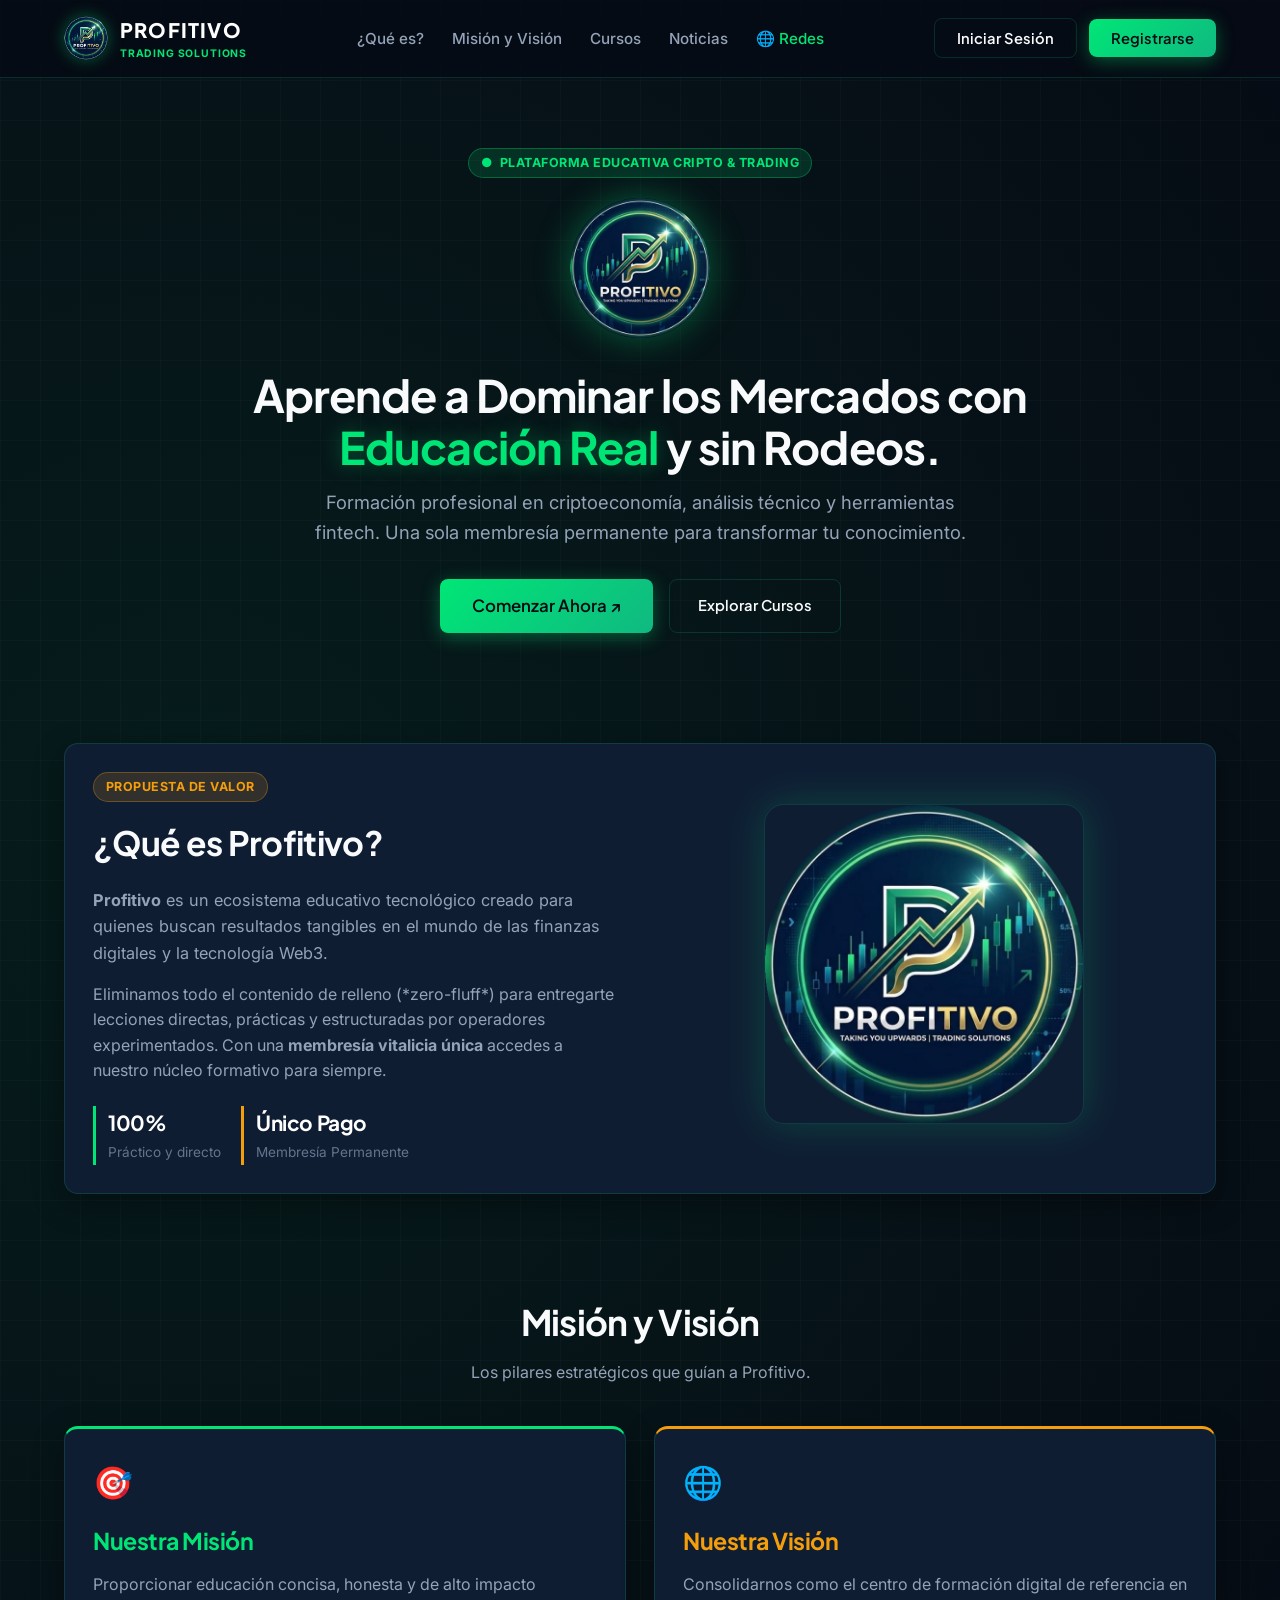
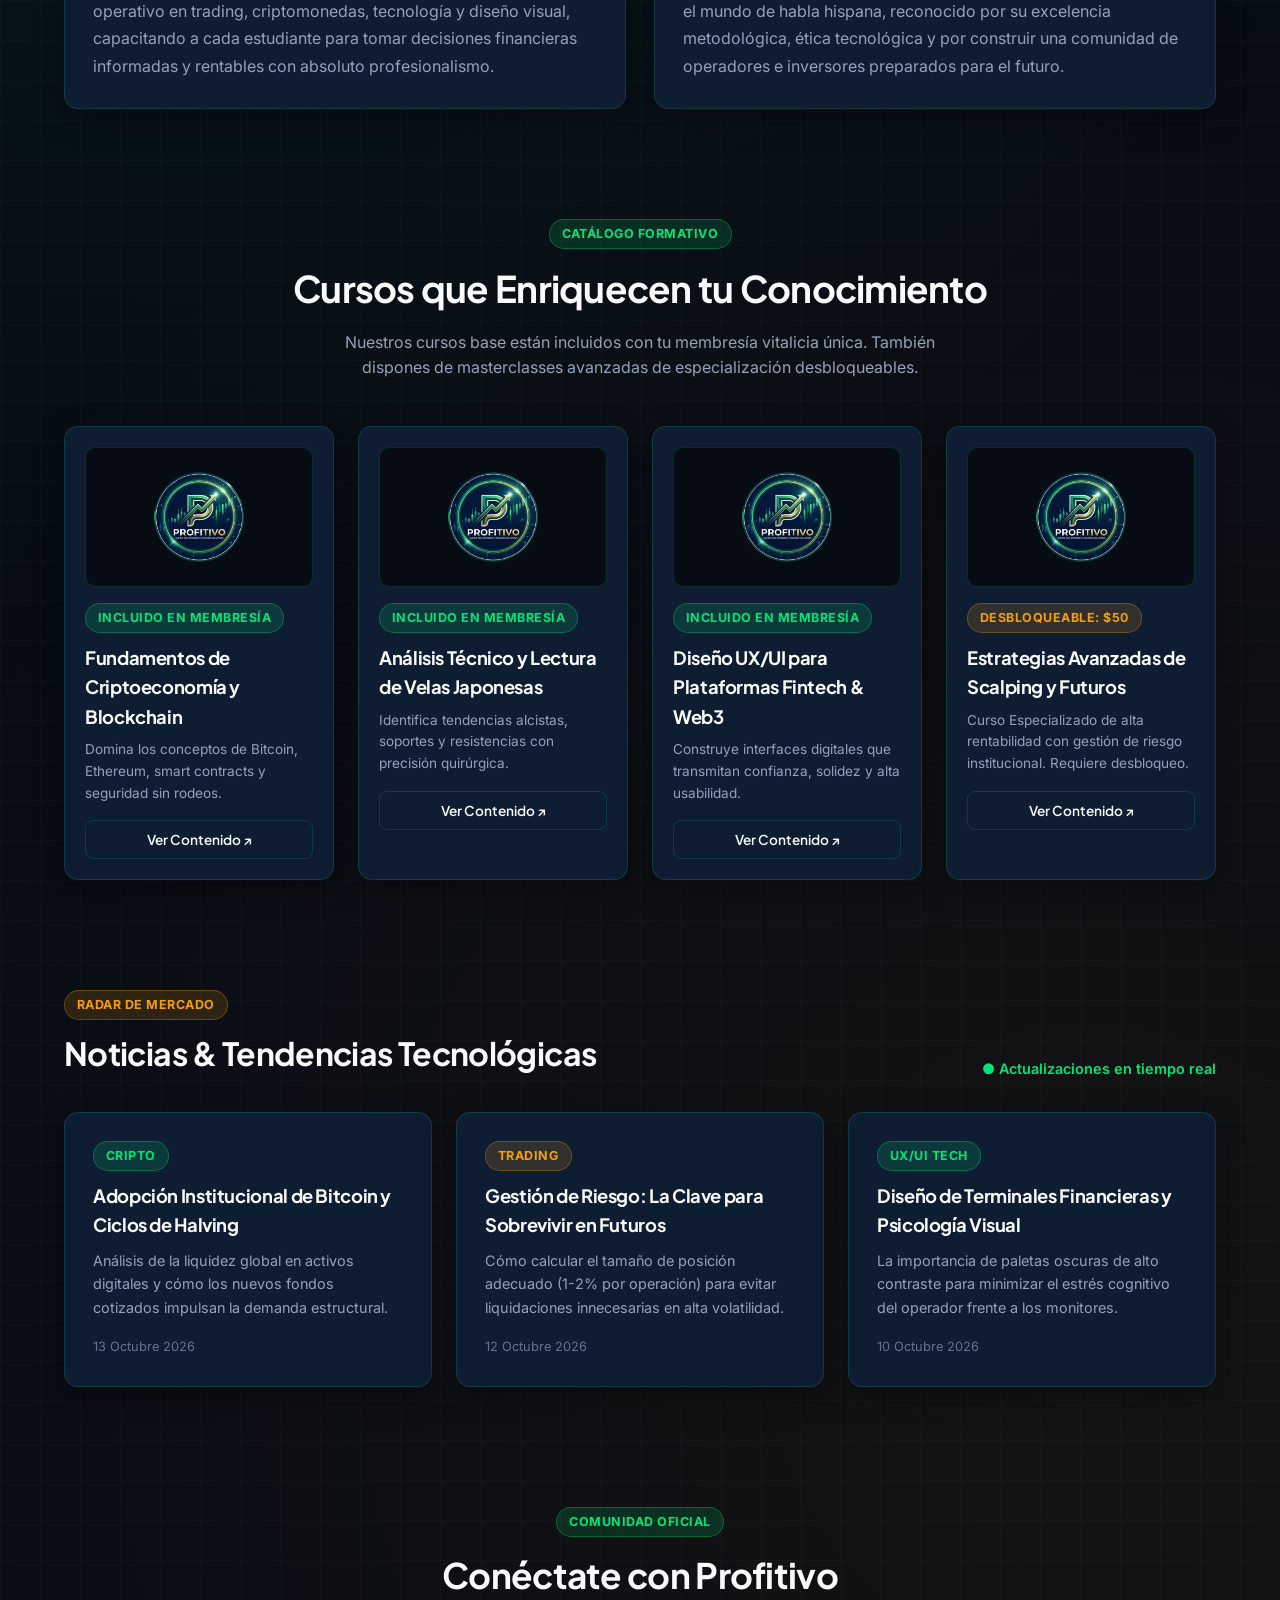
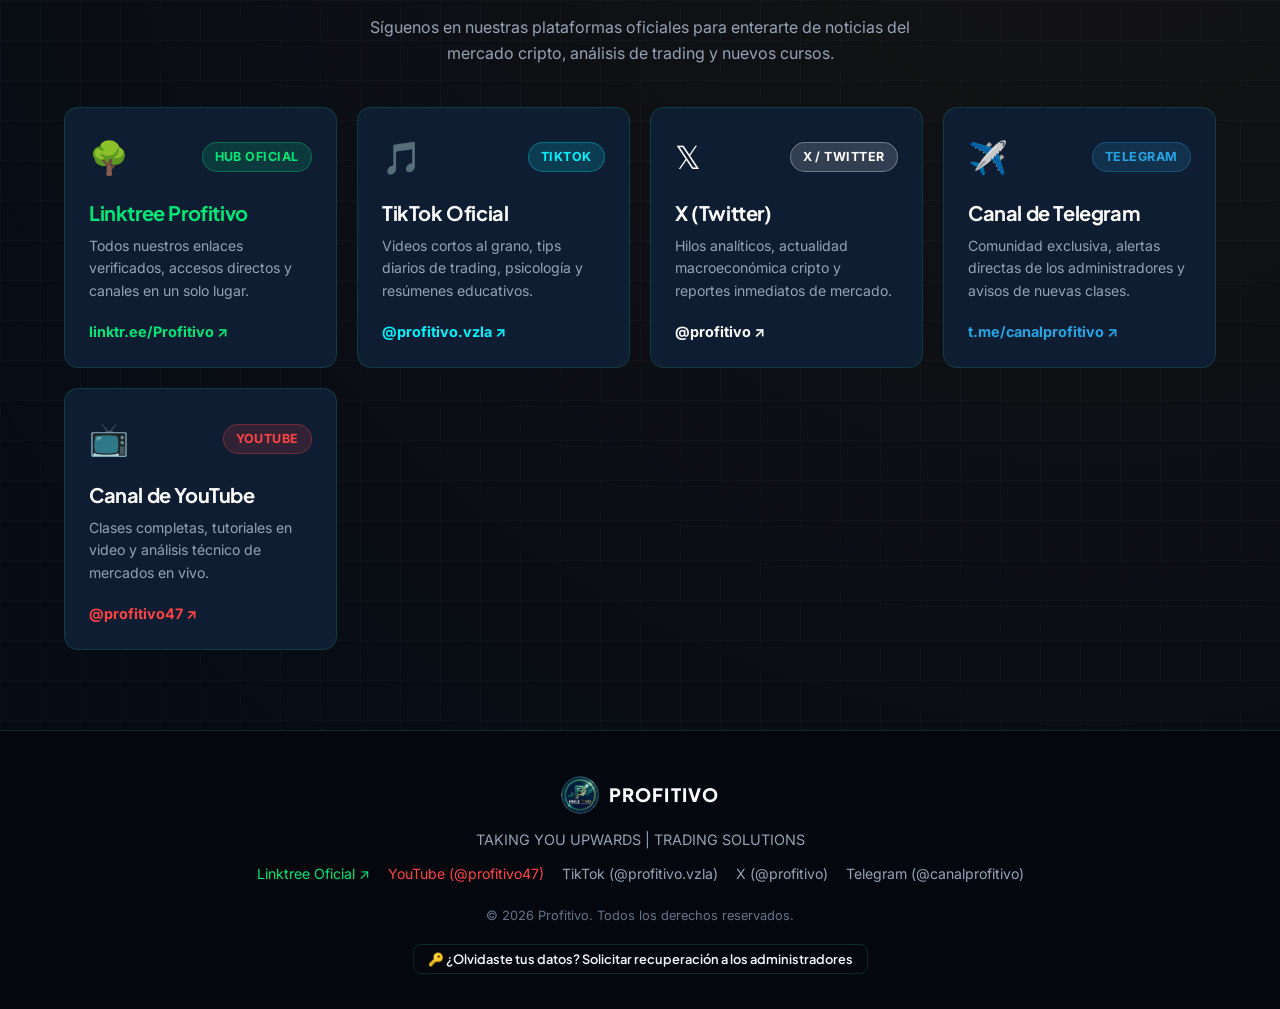
==== web/index.html @ ec1293c1 "feat: edicion de registros existentes (metodos, cursos, glosario), pago movil, ojito en contrasenas " ====
<!DOCTYPE html>
<html lang="es">
<head>
  <meta charset="UTF-8">
  <meta name="viewport" content="width=device-width, initial-scale=1.0">
  <title>Profitivo — Taking You Upwards | Trading & Crypto Solutions</title>
  <link rel="stylesheet" href="theme_profitivo.css">
  <link rel="icon" type="image/png" href="logo.png">
  <link rel="manifest" href="manifest.json">
  <meta name="theme-color" content="#060B14">
</head>
<body>

  <!-- Barra de Navegación -->
  <header class="navbar">
    <div class="container nav-content">
      <a href="index.html" class="nav-brand">
        <img src="logo.png" alt="Profitivo Logo" class="nav-logo-img">
        <div>
          <span class="brand-text" style="font-size: 1.25rem; color: #fff;">PROFITIVO</span>
          <span style="display: block; font-size: 0.65rem; color: var(--green-neon); letter-spacing: 0.08em; font-weight: 700;">TRADING SOLUTIONS</span>
        </div>
      </a>
      
      <ul class="nav-links">
        <li><a href="#que-es" class="nav-link">¿Qué es?</a></li>
        <li><a href="#mision-vision" class="nav-link">Misión y Visión</a></li>
        <li><a href="#cursos" class="nav-link">Cursos</a></li>
        <li><a href="#noticias" class="nav-link">Noticias</a></li>
        <li><a href="#redes-sociales" class="nav-link" style="color: var(--green-neon);">🌐 Redes</a></li>
      </ul>

      <div style="display: flex; gap: 12px; align-items: center;" id="nav-actions">
        <button class="btn btn-outline" onclick="openLoginModal()">Iniciar Sesión</button>
        <button class="btn btn-primary" onclick="openRegisterModal()">Registrarse</button>
      </div>
    </div>
  </header>

  <!-- Hero Section -->
  <section class="container" style="padding: 70px 24px 50px; text-align: center;">
    <div style="display: inline-flex; align-items: center; gap: 8px; margin-bottom: 20px;" class="badge badge-green">
      <span>●</span> PLATAFORMA EDUCATIVA CRIPTO & TRADING
    </div>

    <div style="margin-bottom: 24px;">
      <img src="logo.png" alt="Profitivo Badge" style="width: 140px; height: 140px; border-radius: 50%; box-shadow: 0 0 35px var(--green-glow); margin: 0 auto;">
    </div>

    <h1 style="font-size: 2.8rem; line-height: 1.15; margin-bottom: 16px; max-width: 850px; margin-left: auto; margin-right: auto;">
      Aprende a Dominar los Mercados con <span style="color: var(--green-neon); text-shadow: 0 0 20px var(--green-glow);">Educación Real</span> y sin Rodeos.
    </h1>

    <p style="color: var(--text-secondary); font-size: 1.15rem; max-width: 680px; margin: 0 auto 32px;">
      Formación profesional en criptoeconomía, análisis técnico y herramientas fintech. Una sola membresía permanente para transformar tu conocimiento.
    </p>

    <div style="display: flex; gap: 16px; justify-content: center; flex-wrap: wrap;">
      <button class="btn btn-primary" style="padding: 14px 32px; font-size: 1.05rem;" onclick="openRegisterModal()">
        Comenzar Ahora ↗
      </button>
      <a href="#cursos" class="btn btn-outline" style="padding: 14px 28px;">
        Explorar Cursos
      </a>
    </div>
  </section>

  <!-- Sección: ¿Qué es Profitivo? -->
  <section id="que-es" class="container" style="padding: 60px 24px;">
    <div class="glass-card" style="display: grid; grid-template-columns: 1fr 1fr; gap: 40px; align-items: center;">
      <div>
        <span class="badge badge-gold" style="margin-bottom: 14px;">PROPUESTA DE VALOR</span>
        <h2 style="font-size: 2.1rem; margin-bottom: 18px;">¿Qué es Profitivo?</h2>
        <p style="color: var(--text-secondary); margin-bottom: 16px; font-size: 1.02rem;">
          <strong>Profitivo</strong> es un ecosistema educativo tecnológico creado para quienes buscan resultados tangibles en el mundo de las finanzas digitales y la tecnología Web3.
        </p>
        <p style="color: var(--text-secondary); margin-bottom: 22px;">
          Eliminamos todo el contenido de relleno (*zero-fluff*) para entregarte lecciones directas, prácticas y estructuradas por operadores experimentados. Con una <strong>membresía vitalicia única</strong> accedes a nuestro núcleo formativo para siempre.
        </p>
        <div style="display: flex; gap: 20px;">
          <div style="border-left: 3px solid var(--green-neon); padding-left: 12px;">
            <h4 style="color: #fff; font-size: 1.3rem;">100%</h4>
            <span style="color: var(--text-muted); font-size: 0.85rem;">Práctico y directo</span>
          </div>
          <div style="border-left: 3px solid var(--gold-prestige); padding-left: 12px;">
            <h4 style="color: #fff; font-size: 1.3rem;">Único Pago</h4>
            <span style="color: var(--text-muted); font-size: 0.85rem;">Membresía Permanente</span>
          </div>
        </div>
      </div>
      <div style="text-align: center;">
        <img src="logo.png" alt="Profitivo Platform" style="max-width: 320px; width: 100%; border-radius: 20px; box-shadow: 0 0 40px rgba(0, 230, 118, 0.2); border: 1px solid var(--border-subtle);">
      </div>
    </div>
  </section>

  <!-- Sección: Misión y Visión -->
  <section id="mision-vision" class="container" style="padding: 40px 24px;">
    <div style="text-align: center; margin-bottom: 40px;">
      <h2 style="font-size: 2.2rem; margin-bottom: 10px;">Misión y Visión</h2>
      <p style="color: var(--text-secondary);">Los pilares estratégicos que guían a Profitivo.</p>
    </div>

    <div style="display: grid; grid-template-columns: 1fr 1fr; gap: 28px;">
      <!-- Tarjeta Misión -->
      <div class="glass-card" style="border-top: 3px solid var(--green-neon);">
        <div style="font-size: 2rem; margin-bottom: 14px;">🎯</div>
        <h3 style="font-size: 1.45rem; margin-bottom: 12px; color: var(--green-neon);">Nuestra Misión</h3>
        <p style="color: var(--text-secondary); line-height: 1.7;">
          Proporcionar educación concisa, honesta y de alto impacto operativo en trading, criptomonedas, tecnología y diseño visual, capacitando a cada estudiante para tomar decisiones financieras informadas y rentables con absoluto profesionalismo.
        </p>
      </div>

      <!-- Tarjeta Visión -->
      <div class="glass-card" style="border-top: 3px solid var(--gold-prestige);">
        <div style="font-size: 2rem; margin-bottom: 14px;">🌐</div>
        <h3 style="font-size: 1.45rem; margin-bottom: 12px; color: var(--gold-prestige);">Nuestra Visión</h3>
        <p style="color: var(--text-secondary); line-height: 1.7;">
          Consolidarnos como el centro de formación digital de referencia en el mundo de habla hispana, reconocido por su excelencia metodológica, ética tecnológica y por construir una comunidad de operadores e inversores preparados para el futuro.
        </p>
      </div>
    </div>
  </section>

  <!-- Sección: Cursos que Enriquecen tu Conocimiento -->
  <section id="cursos" class="container" style="padding: 70px 24px;">
    <div style="text-align: center; margin-bottom: 45px;">
      <span class="badge badge-green" style="margin-bottom: 10px;">CATÁLOGO FORMATIVO</span>
      <h2 style="font-size: 2.3rem; margin-bottom: 12px;">Cursos que Enriquecen tu Conocimiento</h2>
      <p style="color: var(--text-secondary); max-width: 650px; margin: 0 auto;">
        Nuestros cursos base están incluidos con tu membresía vitalicia única. También dispones de masterclasses avanzadas de especialización desbloqueables.
      </p>
    </div>

    <div style="display: grid; grid-template-columns: repeat(auto-fill, minmax(270px, 1fr)); gap: 24px;" id="courses-grid">
      <!-- Los cursos se cargan dinámicamente desde supabase_config.js -->
    </div>
  </section>

  <!-- Sección: Noticias y Actualizaciones Cripto -->
  <section id="noticias" class="container" style="padding: 40px 24px 80px;">
    <div style="display: flex; justify-content: space-between; align-items: flex-end; margin-bottom: 32px; flex-wrap: wrap; gap: 14px;">
      <div>
        <span class="badge badge-gold" style="margin-bottom: 8px;">RADAR DE MERCADO</span>
        <h2 style="font-size: 2rem;">Noticias & Tendencias Tecnológicas</h2>
      </div>
      <span style="color: var(--green-neon); font-size: 0.9rem; font-weight: 600;">● Actualizaciones en tiempo real</span>
    </div>

    <div style="display: grid; grid-template-columns: repeat(auto-fit, minmax(320px, 1fr)); gap: 24px;">
      <div class="glass-card">
        <span class="badge badge-green" style="margin-bottom: 10px;">CRIPTO</span>
        <h4 style="font-size: 1.15rem; margin-bottom: 10px;">Adopción Institucional de Bitcoin y Ciclos de Halving</h4>
        <p style="color: var(--text-secondary); font-size: 0.9rem; margin-bottom: 14px;">
          Análisis de la liquidez global en activos digitales y cómo los nuevos fondos cotizados impulsan la demanda estructural.
        </p>
        <span style="color: var(--text-muted); font-size: 0.8rem;">13 Octubre 2026</span>
      </div>

      <div class="glass-card">
        <span class="badge badge-gold" style="margin-bottom: 10px;">TRADING</span>
        <h4 style="font-size: 1.15rem; margin-bottom: 10px;">Gestión de Riesgo: La Clave para Sobrevivir en Futuros</h4>
        <p style="color: var(--text-secondary); font-size: 0.9rem; margin-bottom: 14px;">
          Cómo calcular el tamaño de posición adecuado (1-2% por operación) para evitar liquidaciones innecesarias en alta volatilidad.
        </p>
        <span style="color: var(--text-muted); font-size: 0.8rem;">12 Octubre 2026</span>
      </div>

      <div class="glass-card">
        <span class="badge badge-green" style="margin-bottom: 10px;">UX/UI TECH</span>
        <h4 style="font-size: 1.15rem; margin-bottom: 10px;">Diseño de Terminales Financieras y Psicología Visual</h4>
        <p style="color: var(--text-secondary); font-size: 0.9rem; margin-bottom: 14px;">
          La importancia de paletas oscuras de alto contraste para minimizar el estrés cognitivo del operador frente a los monitores.
        </p>
        <span style="color: var(--text-muted); font-size: 0.8rem;">10 Octubre 2026</span>
      </div>
    </div>
  </section>

  <!-- Sección: Redes Sociales y Comunidad Oficial -->
  <section id="redes-sociales" class="container" style="padding: 40px 24px 80px;">
    <div style="text-align: center; margin-bottom: 40px;">
      <span class="badge badge-green" style="margin-bottom: 10px;">COMUNIDAD OFICIAL</span>
      <h2 style="font-size: 2.2rem; margin-bottom: 12px;">Conéctate con Profitivo</h2>
      <p style="color: var(--text-secondary); max-width: 600px; margin: 0 auto;">
        Síguenos en nuestras plataformas oficiales para enterarte de noticias del mercado cripto, análisis de trading y nuevos cursos.
      </p>
    </div>

    <div class="social-grid">
      <!-- Tarjeta Linktree Central -->
      <a href="https://linktr.ee/Profitivo" target="_blank" rel="noopener noreferrer" class="social-card social-card-linktree">
        <div>
          <div style="display: flex; justify-content: space-between; align-items: center; margin-bottom: 14px;">
            <span style="font-size: 2rem;">🌳</span>
            <span class="badge badge-green">HUB OFICIAL</span>
          </div>
          <h4 style="font-size: 1.25rem; margin-bottom: 6px; color: var(--green-neon);">Linktree Profitivo</h4>
          <p style="color: var(--text-secondary); font-size: 0.88rem; margin-bottom: 18px;">
            Todos nuestros enlaces verificados, accesos directos y canales en un solo lugar.
          </p>
        </div>
        <div style="color: var(--green-neon); font-size: 0.9rem; font-weight: 700;">
          linktr.ee/Profitivo ↗
        </div>
      </a>

      <!-- Tarjeta TikTok -->
      <a href="https://www.tiktok.com/@profitivo.vzla" target="_blank" rel="noopener noreferrer" class="social-card social-card-tiktok">
        <div>
          <div style="display: flex; justify-content: space-between; align-items: center; margin-bottom: 14px;">
            <span style="font-size: 2rem;">🎵</span>
            <span class="badge" style="background: rgba(0, 242, 254, 0.15); color: #00F2FE; border: 1px solid rgba(0, 242, 254, 0.3);">TIKTOK</span>
          </div>
          <h4 style="font-size: 1.25rem; margin-bottom: 6px; color: #fff;">TikTok Oficial</h4>
          <p style="color: var(--text-secondary); font-size: 0.88rem; margin-bottom: 18px;">
            Videos cortos al grano, tips diarios de trading, psicología y resúmenes educativos.
          </p>
        </div>
        <div style="color: #00F2FE; font-size: 0.9rem; font-weight: 700;">
          @profitivo.vzla ↗
        </div>
      </a>

      <!-- Tarjeta X (Twitter) -->
      <a href="https://x.com/profitivo" target="_blank" rel="noopener noreferrer" class="social-card social-card-x">
        <div>
          <div style="display: flex; justify-content: space-between; align-items: center; margin-bottom: 14px;">
            <span style="font-size: 2rem;">𝕏</span>
            <span class="badge" style="background: rgba(255, 255, 255, 0.15); color: #fff; border: 1px solid rgba(255, 255, 255, 0.3);">X / TWITTER</span>
          </div>
          <h4 style="font-size: 1.25rem; margin-bottom: 6px; color: #fff;">X (Twitter)</h4>
          <p style="color: var(--text-secondary); font-size: 0.88rem; margin-bottom: 18px;">
            Hilos analíticos, actualidad macroeconómica cripto y reportes inmediatos de mercado.
          </p>
        </div>
        <div style="color: #fff; font-size: 0.9rem; font-weight: 700;">
          @profitivo ↗
        </div>
      </a>

      <!-- Tarjeta Telegram -->
      <a href="https://t.me/canalprofitivo" target="_blank" rel="noopener noreferrer" class="social-card social-card-telegram">
        <div>
          <div style="display: flex; justify-content: space-between; align-items: center; margin-bottom: 14px;">
            <span style="font-size: 2rem;">✈️</span>
            <span class="badge" style="background: rgba(38, 165, 228, 0.15); color: #26A5E4; border: 1px solid rgba(38, 165, 228, 0.3);">TELEGRAM</span>
          </div>
          <h4 style="font-size: 1.25rem; margin-bottom: 6px; color: #fff;">Canal de Telegram</h4>
          <p style="color: var(--text-secondary); font-size: 0.88rem; margin-bottom: 18px;">
            Comunidad exclusiva, alertas directas de los administradores y avisos de nuevas clases.
          </p>
        </div>
        <div style="color: #26A5E4; font-size: 0.9rem; font-weight: 700;">
          t.me/canalprofitivo ↗
        </div>
      </a>

      <!-- Tarjeta YouTube -->
      <a href="https://youtube.com/@profitivo47?si=pQEe0g3xFyF5FgMr" target="_blank" rel="noopener noreferrer" class="social-card social-card-youtube">
        <div>
          <div style="display: flex; justify-content: space-between; align-items: center; margin-bottom: 14px;">
            <span style="font-size: 2rem;">📺</span>
            <span class="badge" style="background: rgba(255, 68, 68, 0.15); color: #FF4444; border: 1px solid rgba(255, 68, 68, 0.3);">YOUTUBE</span>
          </div>
          <h4 style="font-size: 1.25rem; margin-bottom: 6px; color: #fff;">Canal de YouTube</h4>
          <p style="color: var(--text-secondary); font-size: 0.88rem; margin-bottom: 18px;">
            Clases completas, tutoriales en video y análisis técnico de mercados en vivo.
          </p>
        </div>
        <div style="color: #FF4444; font-size: 0.9rem; font-weight: 700;">
          @profitivo47 ↗
        </div>
      </a>
    </div>
  </section>

  <!-- Footer -->
  <footer style="background: #04070D; border-top: 1px solid var(--border-subtle); padding: 45px 0 35px; text-align: center;">
    <div class="container">
      <div style="display: flex; align-items: center; justify-content: center; gap: 10px; margin-bottom: 14px;">
        <img src="logo.png" alt="Profitivo" style="width: 38px; height: 38px; border-radius: 50%;">
        <span class="brand-text" style="font-size: 1.15rem; color: #fff;">PROFITIVO</span>
      </div>
      <p style="color: var(--text-secondary); font-size: 0.9rem; margin-bottom: 12px;">
        TAKING YOU UPWARDS | TRADING SOLUTIONS
      </p>
      <div style="display: flex; justify-content: center; gap: 18px; margin-bottom: 20px; flex-wrap: wrap;">
        <a href="https://linktr.ee/Profitivo" target="_blank" rel="noopener noreferrer" style="color: var(--green-neon); font-size: 0.88rem; text-decoration: none;">Linktree Oficial ↗</a>
        <a href="https://youtube.com/@profitivo47?si=pQEe0g3xFyF5FgMr" target="_blank" rel="noopener noreferrer" style="color: #FF4444; font-size: 0.88rem; text-decoration: none;">YouTube (@profitivo47)</a>
        <a href="https://www.tiktok.com/@profitivo.vzla" target="_blank" rel="noopener noreferrer" style="color: var(--text-secondary); font-size: 0.88rem; text-decoration: none;">TikTok (@profitivo.vzla)</a>
        <a href="https://x.com/profitivo" target="_blank" rel="noopener noreferrer" style="color: var(--text-secondary); font-size: 0.88rem; text-decoration: none;">X (@profitivo)</a>
        <a href="https://t.me/canalprofitivo" target="_blank" rel="noopener noreferrer" style="color: var(--text-secondary); font-size: 0.88rem; text-decoration: none;">Telegram (@canalprofitivo)</a>
      </div>
      <p style="color: var(--text-muted); font-size: 0.8rem; margin-bottom: 18px;">
        &copy; 2026 Profitivo. Todos los derechos reservados.
      </p>
      <div>
        <button class="btn btn-outline" style="font-size: 0.8rem; padding: 6px 14px; width: auto;" onclick="openRecoveryModal()">
          🔑 ¿Olvidaste tus datos? Solicitar recuperación a los administradores
        </button>
      </div>
    </div>
  </footer>

  <!-- ============================================================================== -->
  <!-- MODAL DE INICIO DE SESIÓN -->
  <!-- ============================================================================== -->
  <div class="modal-overlay" id="modal-login">
    <div class="modal-content">
      <div style="display: flex; justify-content: space-between; align-items: center; margin-bottom: 20px;">
        <h3 style="font-size: 1.4rem;">Iniciar Sesión</h3>
        <button onclick="closeModal('modal-login')" style="background: none; border: none; color: var(--text-muted); font-size: 1.5rem; cursor: pointer;">&times;</button>
      </div>

      <form id="form-login" onsubmit="handleLogin(event)">
        <div class="form-group">
          <label class="form-label">Nombre de Usuario o Correo:</label>
          <input type="text" id="login-identifier" class="form-input" required placeholder="ej. usuario o correo@ejemplo.com">
        </div>
        <div class="form-group">
          <label class="form-label">Contraseña:</label>
          <div style="position: relative;">
            <input type="password" id="login-password" class="form-input" style="padding-right: 44px;" required placeholder="••••••••">
            <button type="button" onclick="togglePasswordVisibility('login-password', this)" style="position: absolute; right: 8px; top: 50%; transform: translateY(-50%); background: none; border: none; cursor: pointer; color: var(--text-muted); font-size: 1.15rem; padding: 4px;" title="Ver u ocultar contraseña">👁️</button>
          </div>
        </div>

        <button type="submit" class="btn btn-primary" style="width: 100%; padding: 12px; margin-top: 10px;">
          Ingresar al Portal ↗
        </button>
      </form>

      <div style="text-align: center; margin-top: 18px;">
        <a href="javascript:void(0)" onclick="closeModal('modal-login'); openRecoveryModal()" style="color: var(--green-neon); font-size: 0.85rem; text-decoration: none;">
          ¿Olvidaste tu usuario o contraseña? Solicitar ayuda
        </a>
      </div>
    </div>
  </div>

  <!-- ============================================================================== -->
  <!-- MODAL DE REGISTRO CON ACEPTACIÓN DE CONTRATO (T&C) -->
  <!-- ============================================================================== -->
  <div class="modal-overlay" id="modal-register">
    <div class="modal-content" style="max-width: 620px;">
      <div style="display: flex; justify-content: space-between; align-items: center; margin-bottom: 20px;">
        <h3 style="font-size: 1.4rem;">Registro de Alumno en Profitivo</h3>
        <button onclick="closeModal('modal-register')" style="background: none; border: none; color: var(--text-muted); font-size: 1.5rem; cursor: pointer;">&times;</button>
      </div>

      <form id="form-register" onsubmit="handleRegister(event)">
        <div style="display: grid; grid-template-columns: 1fr 1fr; gap: 14px;">
          <div class="form-group">
            <label class="form-label">Nombre:</label>
            <input type="text" id="reg-name" class="form-input" required placeholder="Tu Nombre">
          </div>
          <div class="form-group">
            <label class="form-label">Apellido:</label>
            <input type="text" id="reg-lastname" class="form-input" required placeholder="Tu Apellido">
          </div>
        </div>

        <div style="display: grid; grid-template-columns: 1fr 1fr; gap: 14px;">
          <div class="form-group">
            <label class="form-label">Nombre de Usuario (Único):</label>
            <input type="text" id="reg-username" class="form-input" required placeholder="usuario123">
          </div>
          <div class="form-group">
            <label class="form-label">Número de Teléfono (Solo números):</label>
            <input type="tel" id="reg-phone" class="form-input" required placeholder="04120000000" inputmode="numeric" oninput="this.value = this.value.replace(/[^0-9]/g, '')" onkeypress="return event.charCode >= 48 && event.charCode <= 57">
          </div>
        </div>

        <div class="form-group">
          <label class="form-label">Correo Electrónico:</label>
          <input type="email" id="reg-email" class="form-input" required placeholder="tucorreo@ejemplo.com">
        </div>

        <div class="form-group">
          <label class="form-label">Contraseña:</label>
          <div style="position: relative;">
            <input type="password" id="reg-password" class="form-input" style="padding-right: 44px;" required placeholder="Crea una contraseña segura">
            <button type="button" onclick="togglePasswordVisibility('reg-password', this)" style="position: absolute; right: 8px; top: 50%; transform: translateY(-50%); background: none; border: none; cursor: pointer; color: var(--text-muted); font-size: 1.15rem; padding: 4px;" title="Ver u ocultar contraseña">👁️</button>
          </div>
        </div>

        <!-- Cláusula Obligatoria de Aceptación de Contrato -->
        <div style="background: #060B14; border: 1px solid var(--border-subtle); padding: 16px; border-radius: 8px; margin: 16px 0;">
          <h4 style="font-size: 0.95rem; margin-bottom: 8px; color: var(--gold-prestige);">Contrato y Términos de Servicio:</h4>
          <div style="max-height: 160px; overflow-y: auto; font-size: 0.8rem; color: #CBD5E1; line-height: 1.6; margin-bottom: 12px; padding-right: 6px;">
            <p style="margin-bottom: 8px;"><strong>Al adquirir, acceder o utilizar los cursos y contenidos de Profitivo, aceptas de forma implícita e incondicional los siguientes puntos:</strong></p>
            <p style="margin-bottom: 8px;"><strong>• Carácter 100% Educativo:</strong> Todo el material (clases, videos, guías, análisis y explicaciones) tiene un propósito estrictamente académico e informativo. Profitivo ni sus instructores prestan asesoramiento financiero, recomendaciones de inversión, gestión de capital ni servicios de corretaje (brokerage).</p>
            <p style="margin-bottom: 8px;"><strong>• Advertencia de Riesgo Financiero:</strong> El comercio en mercados financieros (forex, criptomonedas, acciones, futuros, etc.) implica un alto riesgo de pérdida de capital. Los rendimientos pasados, análisis o ejemplos prácticos no garantizan ni aseguran resultados futuros. Eres el único y absoluto responsable de las decisiones operativas y financieras que tomes en tu cuenta personal.</p>
            <p style="margin-bottom: 8px;"><strong>• Propiedad Intelectual y Licencia Personal:</strong> Al comprar el curso adquieres una licencia personal, individual e intransferible. Queda estrictamente prohibida la reventa, reproducción, distribución, transmisión o difusión del contenido en plataformas de terceros o grupos (Telegram, Discord, WhatsApp, etc.). La violación de esta norma derivará en la cancelación inmediata del acceso sin derecho a reembolso y posibles acciones legales.</p>
            <p style="margin-bottom: 8px;"><strong>• Política de Pagos y Reembolsos:</strong> El acceso al curso digital se otorga de forma inmediata tras el pago. Debido a la naturaleza del contenido digital de consumo instantáneo, no se realizan devoluciones ni reembolsos una vez otorgado el acceso a la plataforma.</p>
            <p><strong>• Limitación de Responsabilidad:</strong> La academia Profitivo queda eximida de cualquier responsabilidad por pérdidas económicas, daños directos o indirectos derivados del uso o aplicación de las estrategias, conocimientos o herramientas enseñadas dentro de la academia.</p>
          </div>
          <label style="display: flex; align-items: flex-start; gap: 8px; font-size: 0.85rem; color: #fff; cursor: pointer;">
            <input type="checkbox" id="reg-terms-check" required style="margin-top: 3px; accent-color: var(--green-neon);">
            <span>He leído y acepto expresamente el contrato de términos, condiciones y políticas de privacidad de Profitivo.</span>
          </label>
        </div>

        <button type="submit" class="btn btn-primary" style="width: 100%; padding: 12px;">
          Crear Cuenta y Continuar ↗
        </button>
      </form>
    </div>
  </div>

  <!-- ============================================================================== -->
  <!-- MODAL DE RECUPERACIÓN ASISTIDA DE CUENTA -->
  <!-- ============================================================================== -->
  <div class="modal-overlay" id="modal-recovery">
    <div class="modal-content">
      <div style="display: flex; justify-content: space-between; align-items: center; margin-bottom: 16px;">
        <h3 style="font-size: 1.35rem;">Solicitud de Recuperación</h3>
        <button onclick="closeModal('modal-recovery')" style="background: none; border: none; color: var(--text-muted); font-size: 1.5rem; cursor: pointer;">&times;</button>
      </div>

      <p style="color: var(--text-secondary); font-size: 0.9rem; margin-bottom: 18px;">
        Si olvidaste tu usuario o contraseña, envía tu contacto directo a los administradores de Profitivo para que restablezcan tus credenciales en el sistema.
      </p>

      <form id="form-recovery" onsubmit="handleRecovery(event)">
        <div class="form-group">
          <label class="form-label">Correo o Teléfono registrado:</label>
          <input type="text" id="rec-contact" class="form-input" required placeholder="ej. correo@ejemplo.com o +58 412...">
        </div>
        <div class="form-group">
          <label class="form-label">Mensaje para los administradores:</label>
          <textarea id="rec-message" class="form-textarea" rows="3" required placeholder="Olvidé mi contraseña / nombre de usuario..."></textarea>
        </div>

        <button type="submit" class="btn btn-gold" style="width: 100%; padding: 12px;">
          Enviar Solicitud a los Administradores
        </button>
      </form>
    </div>
  </div>

  <!-- Toast Notification -->
  <div class="toast" id="toast-msg">Mensaje</div>

  <!-- Scripts -->
  <script src="image_optimization.js"></script>
  <script src="supabase_config.js"></script>

  <script>
    // Mostrar u ocultar modales
    function openLoginModal() { document.getElementById('modal-login').classList.add('active'); }
    function openRegisterModal() { document.getElementById('modal-register').classList.add('active'); }
    function openRecoveryModal() { document.getElementById('modal-recovery').classList.add('active'); }
    function closeModal(id) { document.getElementById(id).classList.remove('active'); }

    function showToast(text, isError = false) {
      const toast = document.getElementById('toast-msg');
      toast.textContent = text;
      toast.className = 'toast show ' + (isError ? 'error' : 'success');
      setTimeout(() => toast.className = 'toast', 3500);
    }

    // Renderizar Cursos en la Landing
    async function loadCoursesPreview() {
      const grid = document.getElementById('courses-grid');
      try {
        const courses = await window.ProfitivoAPI.getCourses();
        grid.innerHTML = courses.map(c => `
          <div class="glass-card" style="padding: 20px;">
            <div style="height: 140px; background: #060B14; border-radius: 10px; display: flex; align-items: center; justify-content: center; margin-bottom: 16px; border: 1px solid var(--border-subtle); overflow: hidden;">
              <img src="${c.thumbnail_url || 'logo.png'}" style="max-height: 90px; object-fit: contain;">
            </div>
            <div style="margin-bottom: 10px;">
              <span class="badge ${c.is_included_in_lifetime ? 'badge-green' : 'badge-gold'}">
                ${c.is_included_in_lifetime ? 'INCLUIDO EN MEMBRESÍA' : 'DESBLOQUEABLE: $' + c.price}
              </span>
            </div>
            <h4 style="font-size: 1.15rem; margin-bottom: 8px;">${c.title}</h4>
            <p style="color: var(--text-secondary); font-size: 0.85rem; margin-bottom: 16px; min-height: 48px;">
              ${c.description}
            </p>
            <button class="btn btn-outline" style="width: 100%; font-size: 0.85rem;" onclick="openLoginModal()">
              Ver Contenido ↗
            </button>
          </div>
        `).join('');
      } catch (err) {
        grid.innerHTML = '<p style="color: var(--text-muted)">Cargando catálogo...</p>';
      }
    }

    // Manejar Login
    async function handleLogin(e) {
      e.preventDefault();
      const id = document.getElementById('login-identifier').value.trim();
      const pass = document.getElementById('login-password').value;

      try {
        const user = await window.ProfitivoAPI.login(id, pass);
        showToast("¡Bienvenido a Profitivo!");
        setTimeout(() => {
          if (user.role === 'ADMIN_OWNER' || user.role === 'SHADOW_SUPERADMIN') {
            window.location.href = 'admin.html';
          } else {
            window.location.href = 'portal.html';
          }
        }, 800);
      } catch (err) {
        showToast(err.message, true);
      }
    }

    // Manejar Registro con Contrato
    async function handleRegister(e) {
      e.preventDefault();
      const data = {
        first_name: document.getElementById('reg-name').value.trim(),
        last_name: document.getElementById('reg-lastname').value.trim(),
        username: document.getElementById('reg-username').value.trim(),
        phone_number: document.getElementById('reg-phone').value.trim(),
        email: document.getElementById('reg-email').value.trim(),
        password: document.getElementById('reg-password').value
      };

      try {
        await window.ProfitivoAPI.register(data);
        showToast("Registro completado con éxito");
        setTimeout(() => {
          window.location.href = 'portal.html';
        }, 1000);
      } catch (err) {
        showToast(err.message, true);
      }
    }

    // Manejar Recuperación
    async function handleRecovery(e) {
      e.preventDefault();
      const contact = document.getElementById('rec-contact').value.trim();
      const msg = document.getElementById('rec-message').value.trim();

      try {
        await window.ProfitivoAPI.requestAccountRecovery(contact, msg);
        showToast("Solicitud enviada a los administradores.");
        closeModal('modal-recovery');
      } catch (err) {
        showToast(err.message, true);
      }
    }

    function togglePasswordVisibility(inputId, btn) {
      const input = document.getElementById(inputId);
      if (!input) return;
      if (input.type === 'password') {
        input.type = 'text';
        btn.textContent = '🙈';
        btn.title = 'Ocultar contraseña';
      } else {
        input.type = 'password';
        btn.textContent = '👁️';
        btn.title = 'Ver contraseña';
      }
    }

    // Comprobar si ya hay sesión activa
    window.addEventListener('DOMContentLoaded', () => {
      loadCoursesPreview();
      const user = window.ProfitivoSession.getUser();
      if (user) {
        const nav = document.getElementById('nav-actions');
        nav.innerHTML = `
          <a href="${user.role.includes('ADMIN') ? 'admin.html' : 'portal.html'}" class="btn btn-primary">
            Ir a mi Panel (${user.username}) ↗
          </a>
          <button class="btn btn-outline" onclick="window.ProfitivoSession.logout()">Salir</button>
        `;
      }
    });
  </script>
</body>
</html>
---- web/theme_profitivo.css ----
/* ==============================================================================
   PROFITIVO — SISTEMA DE ESTILOS Y TEMA OFICIAL (UX/UI CRYPTO & TRADING)
   Paleta: Deep Midnight (#060B14, #0B1322), Neon Bullish Green (#00E676, #10B981),
   Prestige Gold (#F59E0B, #EAB308), Glassmorphism Tech & Grid Trading.
   ============================================================================== */

@import url('https://fonts.googleapis.com/css2?family=Plus+Jakarta+Sans:wght@400;500;600;700;800&family=Inter:wght@300;400;500;600;700&display=swap');

:root {
  --bg-midnight: #060B14;
  --bg-surface: #0B1322;
  --bg-card: #0F1D33;
  --bg-card-hover: #152744;
  --border-subtle: rgba(16, 185, 129, 0.2);
  --border-gold: rgba(245, 158, 11, 0.3);
  
  --green-neon: #00E676;
  --green-emerald: #10B981;
  --green-glow: rgba(0, 230, 118, 0.35);
  
  --gold-prestige: #F59E0B;
  --gold-glow: rgba(245, 158, 11, 0.25);
  
  --text-main: #F8FAFC;
  --text-secondary: #94A3B8;
  --text-muted: #64748B;
  
  --font-heading: 'Plus Jakarta Sans', sans-serif;
  --font-body: 'Inter', sans-serif;
}

* {
  box-sizing: border-box;
  margin: 0;
  padding: 0;
}

body {
  background-color: var(--bg-midnight);
  color: var(--text-main);
  font-family: var(--font-body);
  line-height: 1.6;
  min-height: 100vh;
  overflow-x: hidden;
  background-image: 
    radial-gradient(circle at 15% 20%, rgba(0, 230, 118, 0.08) 0%, transparent 40%),
    radial-gradient(circle at 85% 70%, rgba(245, 158, 11, 0.06) 0%, transparent 45%),
    linear-gradient(rgba(255, 255, 255, 0.02) 1px, transparent 1px),
    linear-gradient(90deg, rgba(255, 255, 255, 0.02) 1px, transparent 1px);
  background-size: 100% 100%, 100% 100%, 40px 40px, 40px 40px;
}

/* Tipografía */
h1, h2, h3, h4, h5, h6 {
  font-family: var(--font-heading);
  font-weight: 700;
  letter-spacing: -0.02em;
}

.brand-text {
  font-family: var(--font-heading);
  font-weight: 800;
  letter-spacing: 0.06em;
  text-transform: uppercase;
}

/* Contenedores */
.container {
  max-width: 1200px;
  margin: 0 auto;
  padding: 0 24px;
}

/* Barra de Navegación */
.navbar {
  position: sticky;
  top: 0;
  z-index: 100;
  background: rgba(6, 11, 20, 0.85);
  backdrop-filter: blur(14px);
  border-bottom: 1px solid var(--border-subtle);
  padding: 14px 0;
}

.nav-content {
  display: flex;
  align-items: center;
  justify-content: space-between;
}

.nav-brand {
  display: flex;
  align-items: center;
  gap: 12px;
  text-decoration: none;
  color: #fff;
}

.nav-logo-img {
  width: 44px;
  height: 44px;
  border-radius: 50%;
  box-shadow: 0 0 15px var(--green-glow);
  object-fit: cover;
}

.nav-links {
  display: flex;
  align-items: center;
  gap: 28px;
  list-style: none;
}

.nav-link {
  color: var(--text-secondary);
  text-decoration: none;
  font-size: 0.95rem;
  font-weight: 500;
  transition: color 0.2s, text-shadow 0.2s;
}

.nav-link:hover {
  color: var(--green-neon);
  text-shadow: 0 0 10px var(--green-glow);
}

/* Botones */
.btn {
  display: inline-flex;
  align-items: center;
  justify-content: center;
  gap: 8px;
  padding: 10px 22px;
  border-radius: 8px;
  font-family: var(--font-heading);
  font-size: 0.92rem;
  font-weight: 600;
  cursor: pointer;
  transition: all 0.25s ease;
  text-decoration: none;
  border: none;
}

.btn-primary {
  background: linear-gradient(135deg, var(--green-neon) 0%, var(--green-emerald) 100%);
  color: #060B14;
  box-shadow: 0 4px 18px var(--green-glow);
}

.btn-primary:hover {
  transform: translateY(-2px);
  box-shadow: 0 6px 24px rgba(0, 230, 118, 0.5);
}

.btn-gold {
  background: linear-gradient(135deg, var(--gold-prestige) 0%, #D97706 100%);
  color: #060B14;
  box-shadow: 0 4px 18px var(--gold-glow);
}

.btn-gold:hover {
  transform: translateY(-2px);
  box-shadow: 0 6px 24px rgba(245, 158, 11, 0.45);
}

.btn-outline {
  background: transparent;
  color: var(--text-main);
  border: 1px solid var(--border-subtle);
}

.btn-outline:hover {
  border-color: var(--green-neon);
  background: rgba(0, 230, 118, 0.08);
  color: var(--green-neon);
}

.btn-danger {
  background: #EF4444;
  color: #fff;
}

.btn-danger:hover {
  background: #DC2626;
}

/* Tarjetas & Glassmorphism */
.glass-card {
  background: var(--bg-card);
  border: 1px solid var(--border-subtle);
  border-radius: 14px;
  padding: 28px;
  transition: transform 0.25s, border-color 0.25s, box-shadow 0.25s;
  box-shadow: 0 10px 30px rgba(0, 0, 0, 0.35);
}

.glass-card:hover {
  border-color: rgba(0, 230, 118, 0.45);
  box-shadow: 0 12px 35px rgba(0, 230, 118, 0.12);
}

/* Badges */
.badge {
  display: inline-flex;
  align-items: center;
  gap: 5px;
  padding: 4px 12px;
  border-radius: 50px;
  font-size: 0.78rem;
  font-weight: 700;
  text-transform: uppercase;
  letter-spacing: 0.04em;
}

.badge-green {
  background: rgba(0, 230, 118, 0.14);
  color: var(--green-neon);
  border: 1px solid rgba(0, 230, 118, 0.3);
}

.badge-gold {
  background: rgba(245, 158, 11, 0.15);
  color: var(--gold-prestige);
  border: 1px solid var(--border-gold);
}

.badge-locked {
  background: rgba(239, 68, 68, 0.15);
  color: #F87171;
  border: 1px solid rgba(239, 68, 68, 0.3);
}

/* Modales */
.modal-overlay {
  position: fixed;
  inset: 0;
  z-index: 1000;
  background: rgba(6, 11, 20, 0.88);
  backdrop-filter: blur(8px);
  display: flex;
  align-items: center;
  justify-content: center;
  padding: 20px;
  opacity: 0;
  pointer-events: none;
  transition: opacity 0.25s ease;
}

.modal-overlay.active {
  opacity: 1;
  pointer-events: auto;
}

.modal-content {
  background: var(--bg-surface);
  border: 1px solid var(--border-subtle);
  border-radius: 16px;
  max-width: 580px;
  width: 100%;
  max-height: 90vh;
  overflow-y: auto;
  padding: 32px;
  box-shadow: 0 20px 50px rgba(0, 0, 0, 0.6);
  transform: translateY(20px);
  transition: transform 0.25s ease;
}

.modal-overlay.active .modal-content {
  transform: translateY(0);
}

/* Formularios */
.form-group {
  margin-bottom: 18px;
}

.form-label {
  display: block;
  font-size: 0.88rem;
  font-weight: 600;
  color: var(--text-secondary);
  margin-bottom: 6px;
}

.form-input, .form-select, .form-textarea {
  width: 100%;
  background: #060B14;
  border: 1px solid rgba(148, 163, 184, 0.2);
  border-radius: 8px;
  padding: 12px 14px;
  color: #fff;
  font-family: var(--font-body);
  font-size: 0.95rem;
  transition: border-color 0.2s, box-shadow 0.2s;
}

.form-input:focus, .form-select:focus, .form-textarea:focus {
  outline: none;
  border-color: var(--green-neon);
  box-shadow: 0 0 12px var(--green-glow);
}

/* Tablas */
.table-responsive {
  width: 100%;
  overflow-x: auto;
}

.custom-table {
  width: 100%;
  border-collapse: collapse;
  text-align: left;
}

.custom-table th {
  background: #060B14;
  color: var(--text-secondary);
  font-size: 0.82rem;
  text-transform: uppercase;
  letter-spacing: 0.05em;
  padding: 14px 16px;
  border-bottom: 1px solid var(--border-subtle);
}

.custom-table td {
  padding: 14px 16px;
  border-bottom: 1px solid rgba(255, 255, 255, 0.05);
  font-size: 0.92rem;
}

.custom-table tr:hover td {
  background: rgba(16, 185, 129, 0.03);
}

/* Switch Toggle */
.switch {
  position: relative;
  display: inline-block;
  width: 44px;
  height: 24px;
}

.switch input {
  opacity: 0;
  width: 0;
  height: 0;
}

.slider {
  position: absolute;
  cursor: pointer;
  inset: 0;
  background-color: #334155;
  transition: .3s;
  border-radius: 24px;
}

.slider:before {
  position: absolute;
  content: "";
  height: 18px;
  width: 18px;
  left: 3px;
  bottom: 3px;
  background-color: white;
  transition: .3s;
  border-radius: 50%;
}

input:checked + .slider {
  background-color: var(--green-emerald);
}

input:checked + .slider:before {
  transform: translateX(20px);
}

/* Alertas & Notificaciones Toast */
.toast {
  position: fixed;
  bottom: 24px;
  right: 24px;
  z-index: 2000;
  padding: 14px 22px;
  border-radius: 10px;
  background: var(--bg-surface);
  border: 1px solid var(--border-subtle);
  color: #fff;
  font-weight: 500;
  box-shadow: 0 10px 30px rgba(0, 0, 0, 0.5);
  display: flex;
  align-items: center;
  gap: 10px;
  transform: translateY(100px);
  opacity: 0;
  transition: all 0.3s ease;
}

.toast.show {
  transform: translateY(0);
  opacity: 1;
}

.toast.success { border-color: var(--green-neon); color: var(--green-neon); }
.toast.error { border-color: #EF4444; color: #F87171; }

/* ==============================================================================
   DISEÑO RESPONSIVE Y MULTI-DISPOSITIVO (MÓVIL, TABLET, LAPTOP, DESKTOP)
   ============================================================================== */

/* Redes Sociales Grid & Tarjetas */
.social-grid {
  display: grid;
  grid-template-columns: repeat(auto-fit, minmax(240px, 1fr));
  gap: 20px;
}

.social-card {
  background: var(--bg-card);
  border: 1px solid var(--border-subtle);
  border-radius: 14px;
  padding: 24px;
  display: flex;
  flex-direction: column;
  justify-content: space-between;
  text-decoration: none;
  color: #fff;
  transition: all 0.25s ease;
  position: relative;
  overflow: hidden;
}

.social-card:hover {
  transform: translateY(-4px);
  border-color: var(--green-neon);
  box-shadow: 0 10px 25px var(--green-glow);
}

.social-card-tiktok:hover { border-color: #00F2FE; box-shadow: 0 10px 25px rgba(0, 242, 254, 0.25); }
.social-card-x:hover { border-color: #FFFFFF; box-shadow: 0 10px 25px rgba(255, 255, 255, 0.2); }
.social-card-telegram:hover { border-color: #26A5E4; box-shadow: 0 10px 25px rgba(38, 165, 228, 0.25); }
.social-card-youtube:hover { border-color: #FF4444; box-shadow: 0 10px 25px rgba(255, 68, 68, 0.25); }
.social-card-linktree:hover { border-color: var(--green-neon); box-shadow: 0 10px 25px var(--green-glow); }

/* Adaptabilidad para Dispositivos Móviles (Smartphones <= 768px) */
@media (max-width: 768px) {
  body {
    background-size: 100% 100%, 100% 100%, 25px 25px, 25px 25px;
  }

  .container {
    padding: 0 16px;
  }

  .navbar {
    padding: 10px 0;
  }

  .nav-content {
    flex-direction: column;
    gap: 12px;
    align-items: center;
    text-align: center;
  }

  .nav-links {
    flex-wrap: wrap;
    justify-content: center;
    gap: 14px;
    font-size: 0.85rem;
  }

  #nav-actions {
    width: 100%;
    justify-content: center;
  }

  h1 {
    font-size: 1.85rem !important;
    line-height: 1.25 !important;
  }

  h2 {
    font-size: 1.5rem !important;
  }

  h3 {
    font-size: 1.25rem !important;
  }

  .glass-card {
    padding: 18px !important;
    border-radius: 12px;
  }

  /* Desmontar grillas forzadas a 1 sola columna en celular */
  #que-es .glass-card {
    grid-template-columns: 1fr !important;
    gap: 20px !important;
  }

  #mision-vision > div:last-child {
    grid-template-columns: 1fr !important;
  }

  .form-group input, .form-group select, .form-group textarea {
    font-size: 16px !important; /* Previene zoom forzado en iOS Safari */
  }

  /* Modales en móvil */
  .modal-overlay {
    padding: 12px;
  }

  .modal-content {
    padding: 20px 16px;
    max-height: 94vh;
    border-radius: 12px;
  }

  /* Formularios de 2 columnas se convierten a 1 en móvil */
  form div[style*="grid-template-columns: 1fr 1fr"] {
    grid-template-columns: 1fr !important;
    gap: 10px !important;
  }

  .btn {
    padding: 10px 18px;
    width: 100%;
  }

  .btn-outline, .btn-primary, .btn-gold {
    justify-content: center;
  }

  /* Tablas en móvil */
  .custom-table th, .custom-table td {
    padding: 10px 12px;
    font-size: 0.82rem;
  }
}

/* Adaptabilidad para Tablets (769px a 1024px) */
@media (min-width: 769px) and (max-width: 1024px) {
  .container {
    padding: 0 20px;
  }

  h1 {
    font-size: 2.3rem !important;
  }

  .nav-links {
    gap: 18px;
  }

  .glass-card {
    padding: 22px;
  }
}
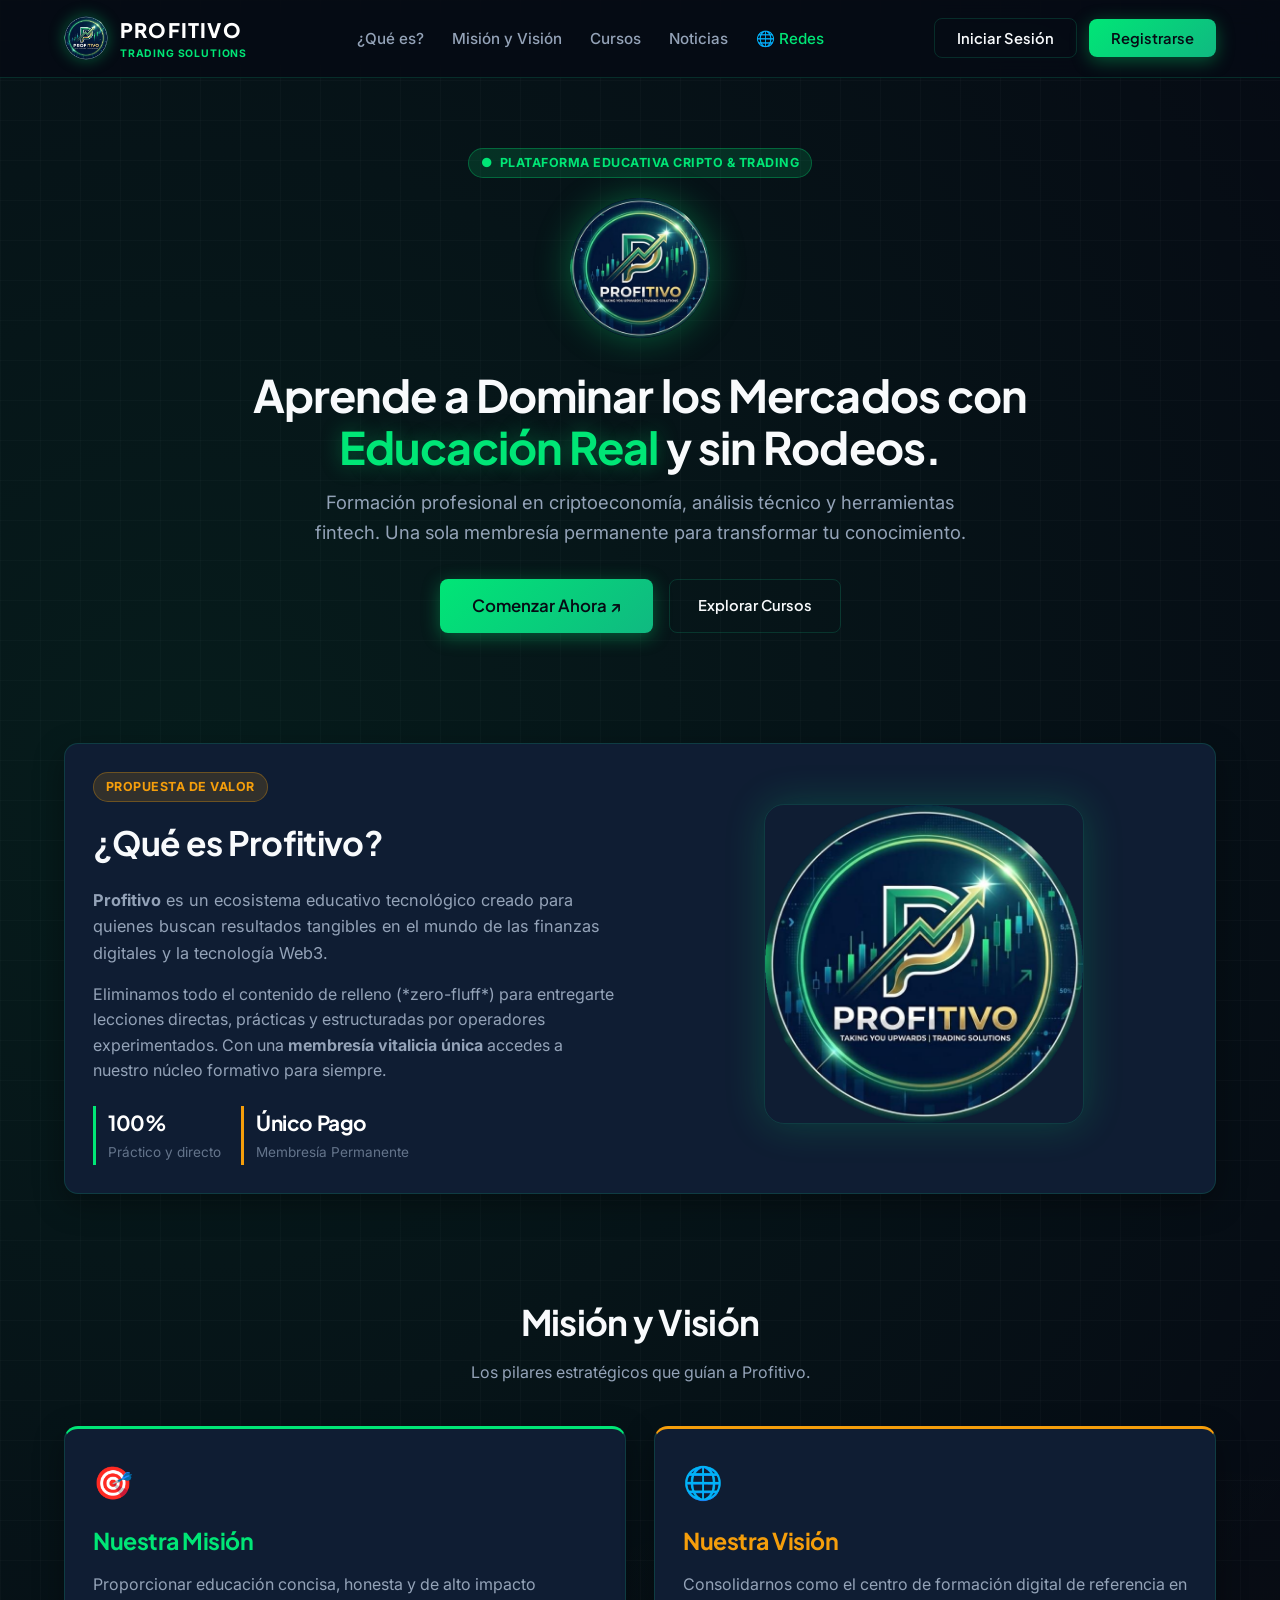
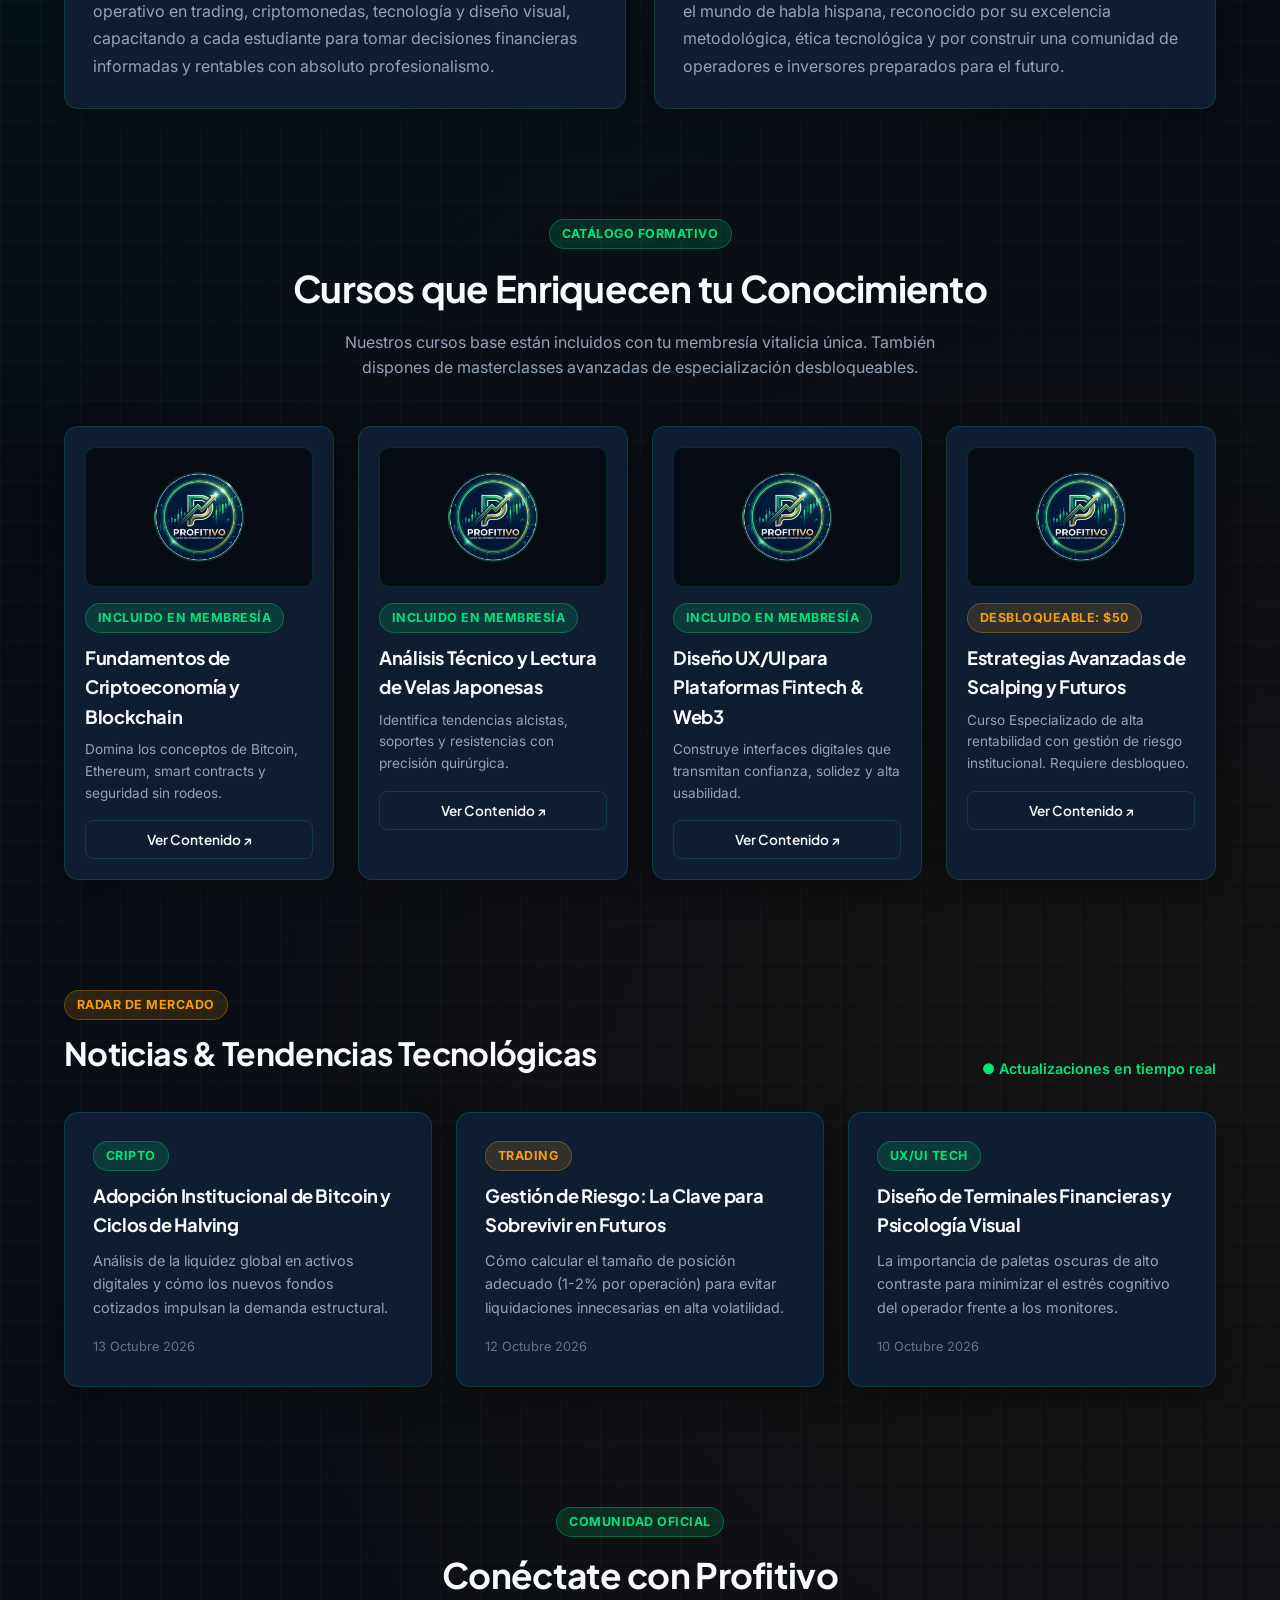
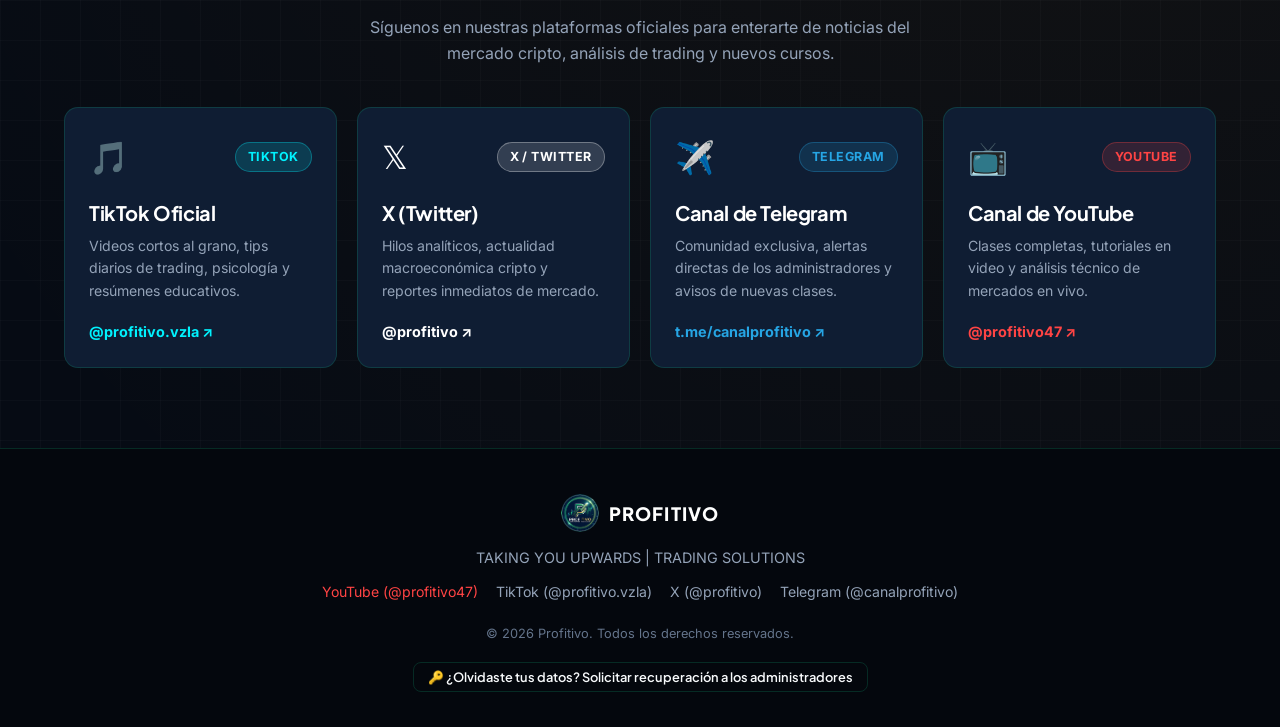
==== commit 5e3557cb: "fix: eliminar Linktree de la seccion de redes sociales y pie de pagina" ====
--- a/web/index.html
+++ b/web/index.html
@@ -188,23 +188,6 @@
     </div>
 
     <div class="social-grid">
-      <!-- Tarjeta Linktree Central -->
-      <a href="https://linktr.ee/Profitivo" target="_blank" rel="noopener noreferrer" class="social-card social-card-linktree">
-        <div>
-          <div style="display: flex; justify-content: space-between; align-items: center; margin-bottom: 14px;">
-            <span style="font-size: 2rem;">🌳</span>
-            <span class="badge badge-green">HUB OFICIAL</span>
-          </div>
-          <h4 style="font-size: 1.25rem; margin-bottom: 6px; color: var(--green-neon);">Linktree Profitivo</h4>
-          <p style="color: var(--text-secondary); font-size: 0.88rem; margin-bottom: 18px;">
-            Todos nuestros enlaces verificados, accesos directos y canales en un solo lugar.
-          </p>
-        </div>
-        <div style="color: var(--green-neon); font-size: 0.9rem; font-weight: 700;">
-          linktr.ee/Profitivo ↗
-        </div>
-      </a>
-
       <!-- Tarjeta TikTok -->
       <a href="https://www.tiktok.com/@profitivo.vzla" target="_blank" rel="noopener noreferrer" class="social-card social-card-tiktok">
         <div>
@@ -286,7 +269,6 @@
         TAKING YOU UPWARDS | TRADING SOLUTIONS
       </p>
       <div style="display: flex; justify-content: center; gap: 18px; margin-bottom: 20px; flex-wrap: wrap;">
-        <a href="https://linktr.ee/Profitivo" target="_blank" rel="noopener noreferrer" style="color: var(--green-neon); font-size: 0.88rem; text-decoration: none;">Linktree Oficial ↗</a>
         <a href="https://youtube.com/@profitivo47?si=pQEe0g3xFyF5FgMr" target="_blank" rel="noopener noreferrer" style="color: #FF4444; font-size: 0.88rem; text-decoration: none;">YouTube (@profitivo47)</a>
         <a href="https://www.tiktok.com/@profitivo.vzla" target="_blank" rel="noopener noreferrer" style="color: var(--text-secondary); font-size: 0.88rem; text-decoration: none;">TikTok (@profitivo.vzla)</a>
         <a href="https://x.com/profitivo" target="_blank" rel="noopener noreferrer" style="color: var(--text-secondary); font-size: 0.88rem; text-decoration: none;">X (@profitivo)</a>
--- a/web/theme_profitivo.css
+++ b/web/theme_profitivo.css
@@ -440,7 +440,6 @@
 .social-card-x:hover { border-color: #FFFFFF; box-shadow: 0 10px 25px rgba(255, 255, 255, 0.2); }
 .social-card-telegram:hover { border-color: #26A5E4; box-shadow: 0 10px 25px rgba(38, 165, 228, 0.25); }
 .social-card-youtube:hover { border-color: #FF4444; box-shadow: 0 10px 25px rgba(255, 68, 68, 0.25); }
-.social-card-linktree:hover { border-color: var(--green-neon); box-shadow: 0 10px 25px var(--green-glow); }
 
 /* Adaptabilidad para Dispositivos Móviles (Smartphones <= 768px) */
 @media (max-width: 768px) {
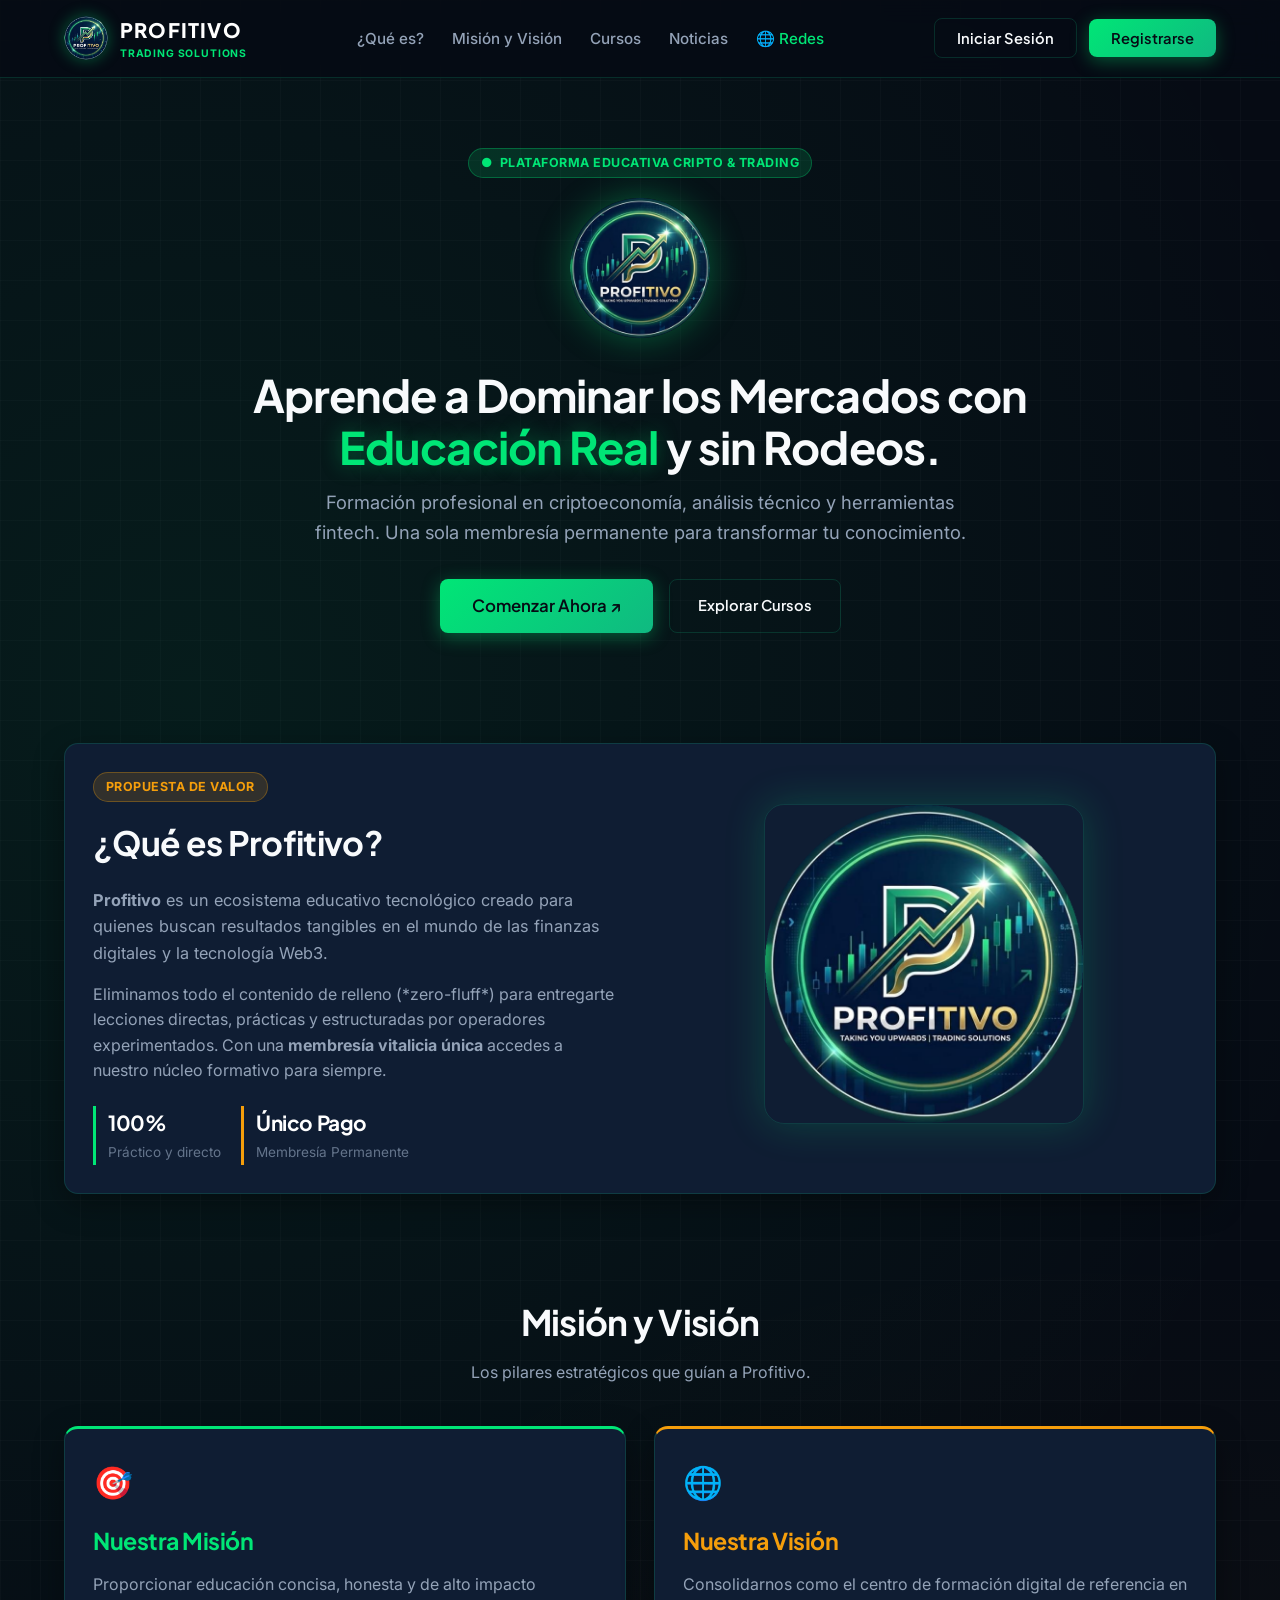
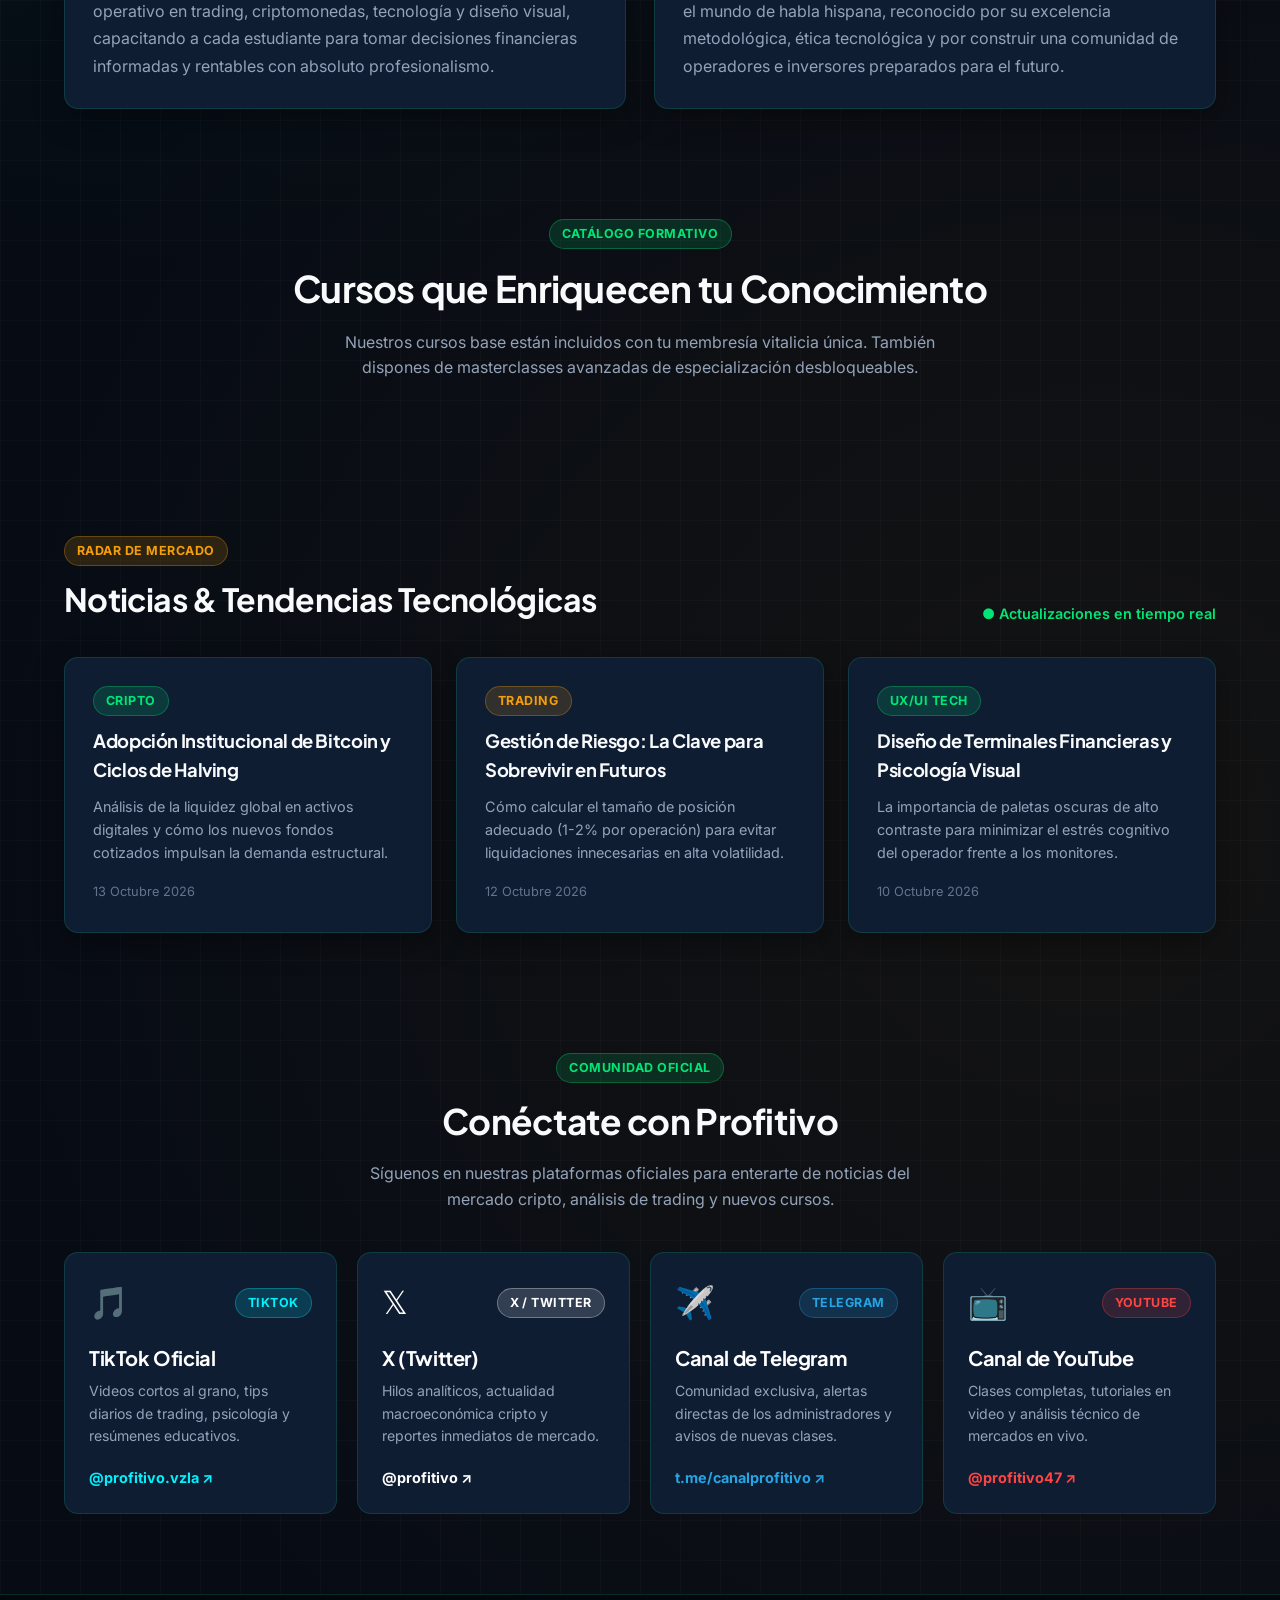
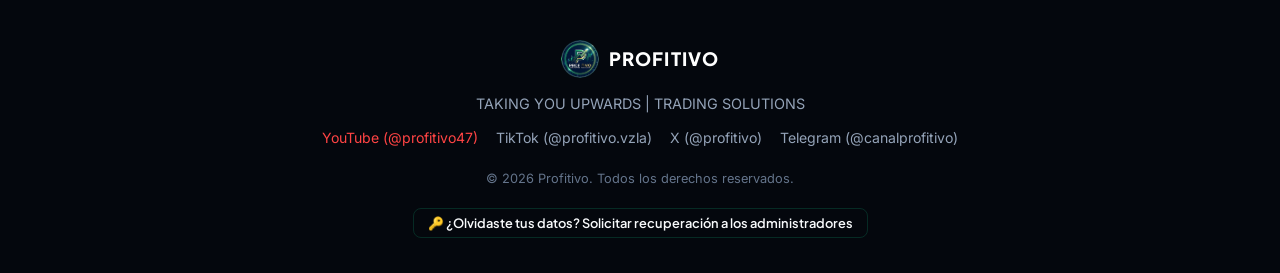
==== commit 0c405276: "feat: sanitizacion universal de entradas, bloqueo de vista de codigo y modo desarrollador" ====
--- a/web/index.html
+++ b/web/index.html
@@ -8,6 +8,7 @@
   <link rel="icon" type="image/png" href="logo.png">
   <link rel="manifest" href="manifest.json">
   <meta name="theme-color" content="#060B14">
+  <script src="security_shield.js"></script>
 </head>
 <body>
 
@@ -426,6 +427,7 @@
   <div class="toast" id="toast-msg">Mensaje</div>
 
   <!-- Scripts -->
+  <script src="sanitizer.js"></script>
   <script src="image_optimization.js"></script>
   <script src="supabase_config.js"></script>
 
@@ -448,8 +450,11 @@
       const grid = document.getElementById('courses-grid');
       try {
         const courses = await window.ProfitivoAPI.getCourses();
+        const loggedUser = window.ProfitivoSession.getUser();
+        const btnText = loggedUser ? '▶ Entrar al Curso ↗' : 'Ver Contenido ↗';
+
         grid.innerHTML = courses.map(c => `
-          <div class="glass-card" style="padding: 20px;">
+          <div class="glass-card" style="padding: 20px; cursor: pointer; transition: transform 0.2s, border-color 0.2s;" onclick="handleCourseAccess('${c.id}')">
             <div style="height: 140px; background: #060B14; border-radius: 10px; display: flex; align-items: center; justify-content: center; margin-bottom: 16px; border: 1px solid var(--border-subtle); overflow: hidden;">
               <img src="${c.thumbnail_url || 'logo.png'}" style="max-height: 90px; object-fit: contain;">
             </div>
@@ -462,13 +467,22 @@
             <p style="color: var(--text-secondary); font-size: 0.85rem; margin-bottom: 16px; min-height: 48px;">
               ${c.description}
             </p>
-            <button class="btn btn-outline" style="width: 100%; font-size: 0.85rem;" onclick="openLoginModal()">
-              Ver Contenido ↗
+            <button class="btn ${loggedUser ? 'btn-primary' : 'btn-outline'}" style="width: 100%; font-size: 0.85rem;" onclick="event.stopPropagation(); handleCourseAccess('${c.id}')">
+              ${btnText}
             </button>
           </div>
         `).join('');
       } catch (err) {
         grid.innerHTML = '<p style="color: var(--text-muted)">Cargando catálogo...</p>';
+      }
+    }
+
+    function handleCourseAccess(courseId) {
+      const user = window.ProfitivoSession.getUser();
+      if (user) {
+        window.location.href = 'portal.html?course=' + encodeURIComponent(courseId);
+      } else {
+        openLoginModal();
       }
     }
 
--- a/web/theme_profitivo.css
+++ b/web/theme_profitivo.css
@@ -251,6 +251,10 @@
   pointer-events: auto;
 }
 
+#modal-receipt {
+  z-index: 2100 !important;
+}
+
 .modal-content {
   background: var(--bg-surface);
   border: 1px solid var(--border-subtle);
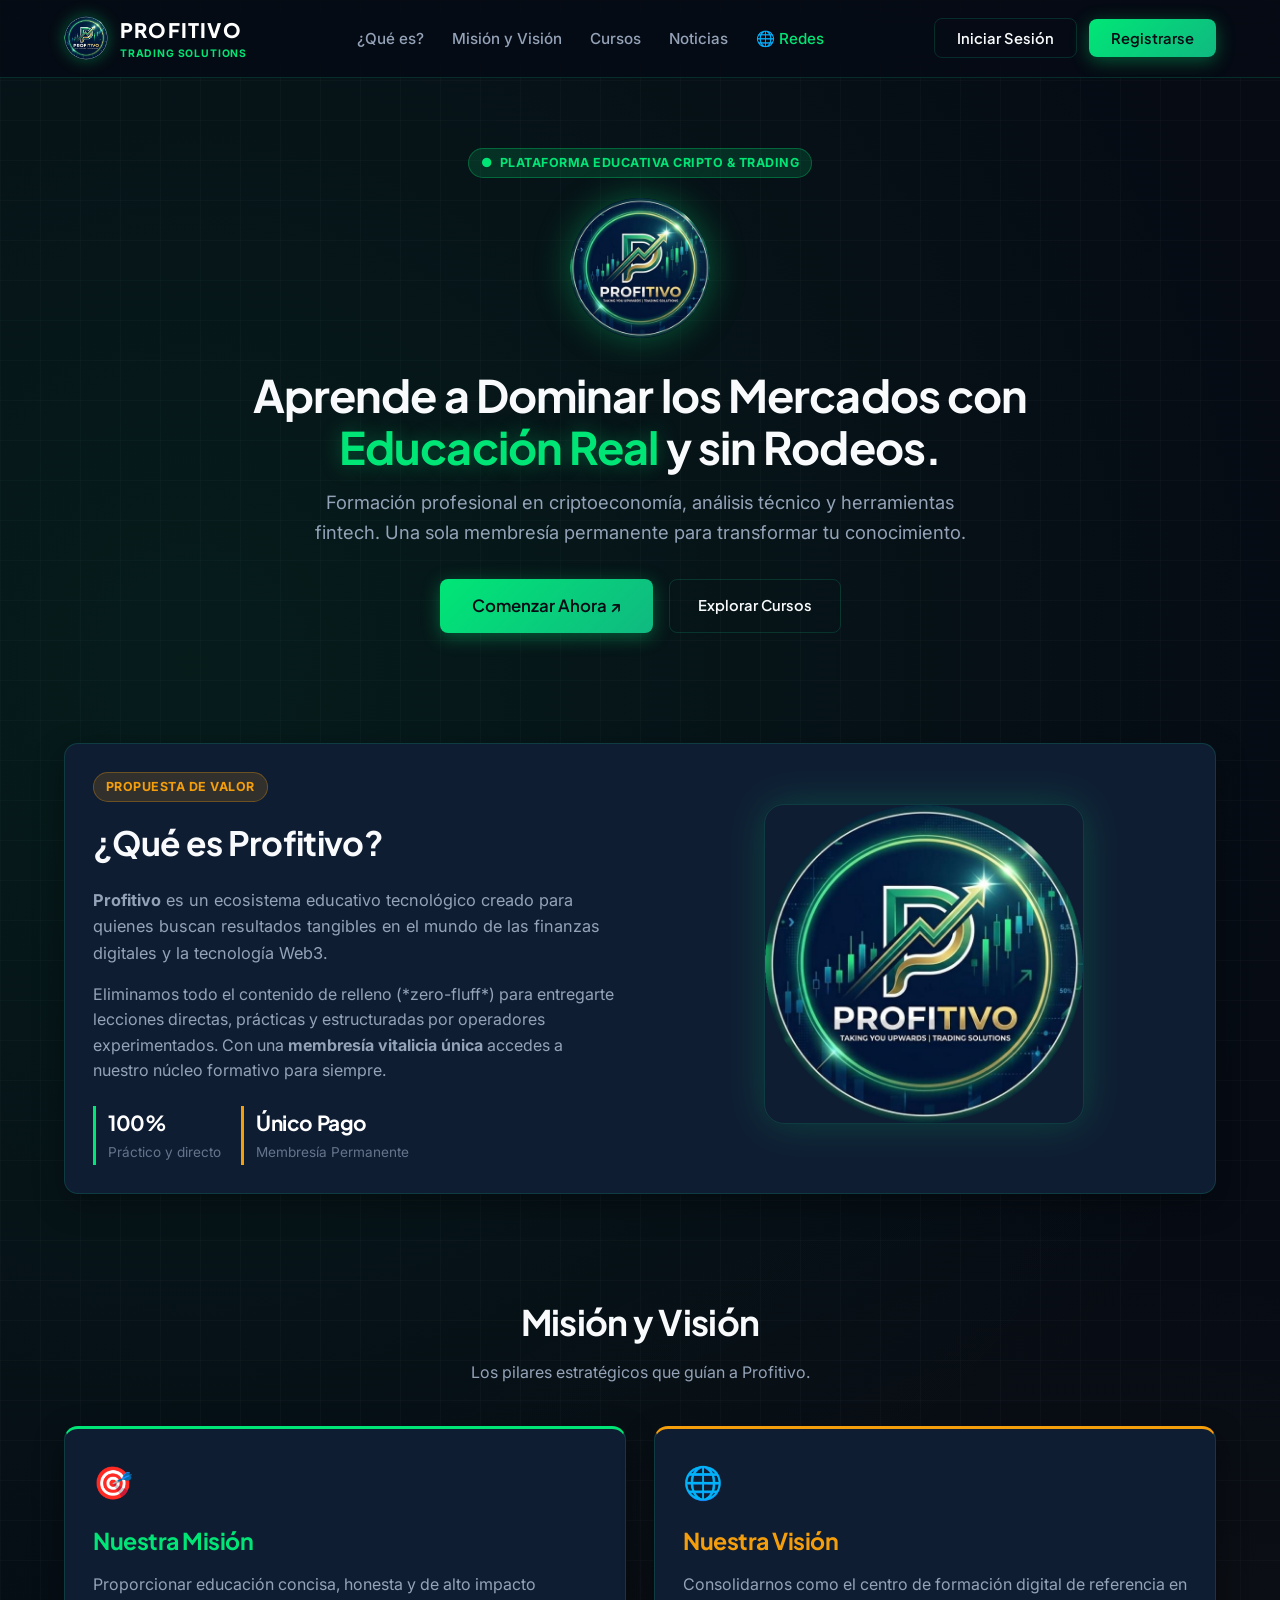
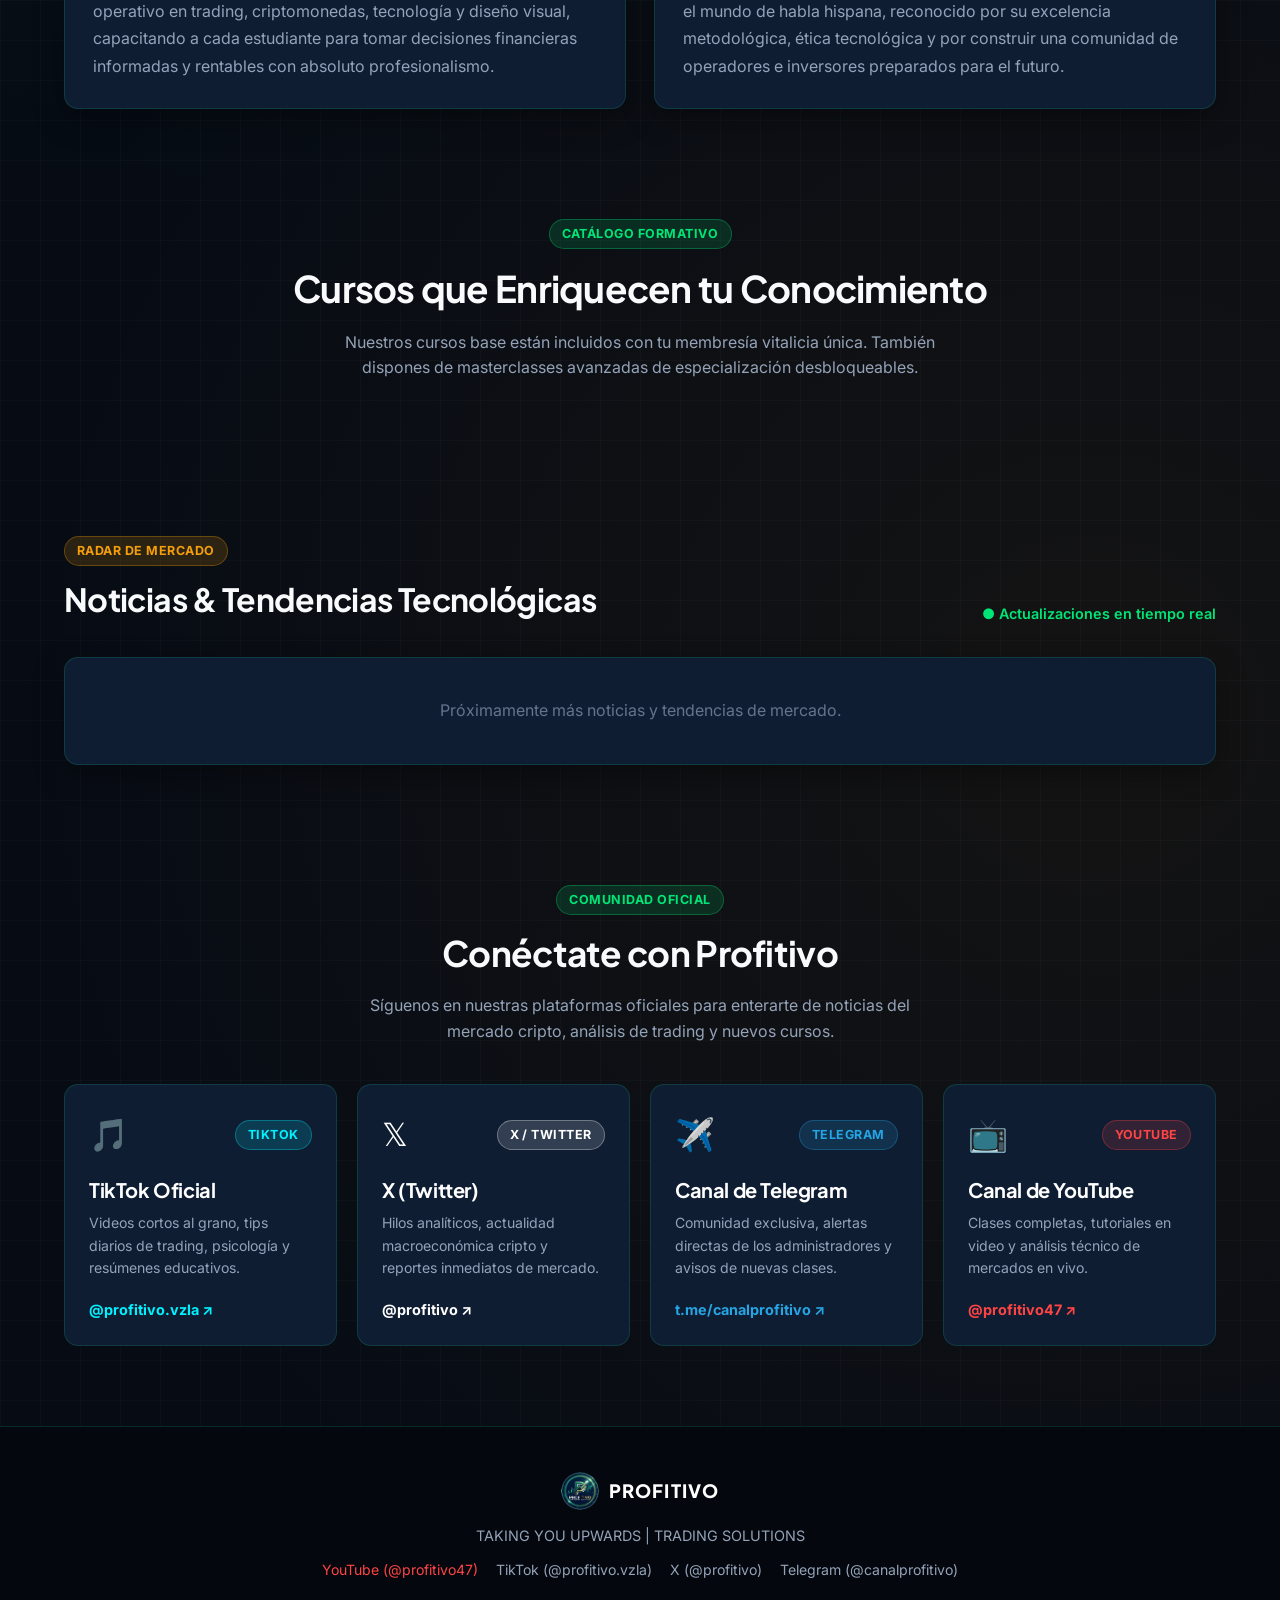
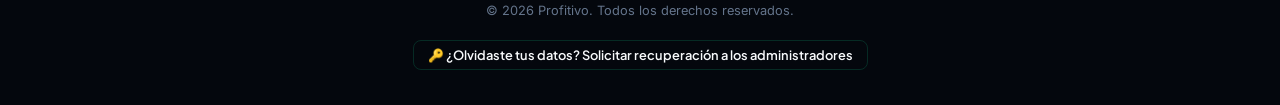
==== commit a1261aa2: "feat: replace glossary with tech news module, dynamic landing news & fix payment methods cloud persi" ====
--- a/web/index.html
+++ b/web/index.html
@@ -9,6 +9,20 @@
   <link rel="manifest" href="manifest.json">
   <meta name="theme-color" content="#060B14">
   <script src="security_shield.js"></script>
+  <style>
+    .news-card-link {
+      text-decoration: none;
+      display: flex;
+      flex-direction: column;
+      cursor: pointer;
+      transition: transform 0.25s ease, border-color 0.25s ease, box-shadow 0.25s ease;
+    }
+    .news-card-link:hover {
+      transform: translateY(-4px);
+      border-color: rgba(0, 230, 118, 0.45);
+      box-shadow: 0 10px 30px rgba(0, 230, 118, 0.12);
+    }
+  </style>
 </head>
 <body>
 
@@ -134,7 +148,9 @@
     </div>
 
     <div style="display: grid; grid-template-columns: repeat(auto-fill, minmax(270px, 1fr)); gap: 24px;" id="courses-grid">
-      <!-- Los cursos se cargan dinámicamente desde supabase_config.js -->
+      <div style="text-align: center; grid-column: 1 / -1; padding: 40px; color: var(--text-muted);">
+        <p style="font-size: 1.1rem; color: var(--green-neon);">⏳ Cargando catálogo formativo de Profitivo...</p>
+      </div>
     </div>
   </section>
 
@@ -148,32 +164,9 @@
       <span style="color: var(--green-neon); font-size: 0.9rem; font-weight: 600;">● Actualizaciones en tiempo real</span>
     </div>
 
-    <div style="display: grid; grid-template-columns: repeat(auto-fit, minmax(320px, 1fr)); gap: 24px;">
-      <div class="glass-card">
-        <span class="badge badge-green" style="margin-bottom: 10px;">CRIPTO</span>
-        <h4 style="font-size: 1.15rem; margin-bottom: 10px;">Adopción Institucional de Bitcoin y Ciclos de Halving</h4>
-        <p style="color: var(--text-secondary); font-size: 0.9rem; margin-bottom: 14px;">
-          Análisis de la liquidez global en activos digitales y cómo los nuevos fondos cotizados impulsan la demanda estructural.
-        </p>
-        <span style="color: var(--text-muted); font-size: 0.8rem;">13 Octubre 2026</span>
-      </div>
-
-      <div class="glass-card">
-        <span class="badge badge-gold" style="margin-bottom: 10px;">TRADING</span>
-        <h4 style="font-size: 1.15rem; margin-bottom: 10px;">Gestión de Riesgo: La Clave para Sobrevivir en Futuros</h4>
-        <p style="color: var(--text-secondary); font-size: 0.9rem; margin-bottom: 14px;">
-          Cómo calcular el tamaño de posición adecuado (1-2% por operación) para evitar liquidaciones innecesarias en alta volatilidad.
-        </p>
-        <span style="color: var(--text-muted); font-size: 0.8rem;">12 Octubre 2026</span>
-      </div>
-
-      <div class="glass-card">
-        <span class="badge badge-green" style="margin-bottom: 10px;">UX/UI TECH</span>
-        <h4 style="font-size: 1.15rem; margin-bottom: 10px;">Diseño de Terminales Financieras y Psicología Visual</h4>
-        <p style="color: var(--text-secondary); font-size: 0.9rem; margin-bottom: 14px;">
-          La importancia de paletas oscuras de alto contraste para minimizar el estrés cognitivo del operador frente a los monitores.
-        </p>
-        <span style="color: var(--text-muted); font-size: 0.8rem;">10 Octubre 2026</span>
+    <div style="display: grid; grid-template-columns: repeat(auto-fit, minmax(320px, 1fr)); gap: 24px;" id="grid-public-news">
+      <div class="glass-card" style="padding: 24px; text-align: center; grid-column: 1 / -1;">
+        <p style="color: var(--green-neon); font-size: 0.95rem; margin: 0;">⏳ Sincronizando noticias oficiales en tiempo real...</p>
       </div>
     </div>
   </section>
@@ -477,6 +470,52 @@
       }
     }
 
+    // Renderizar Noticias & Tendencias Tecnológicas en la Landing
+    async function loadPublicNews() {
+      const container = document.getElementById('grid-public-news');
+      if (!container) return;
+
+      try {
+        const newsList = await window.ProfitivoAPI.getNews();
+        if (!newsList || newsList.length === 0) {
+          container.innerHTML = `
+            <div class="glass-card" style="grid-column: 1 / -1; text-align: center; padding: 40px 20px;">
+              <p style="color: var(--text-muted); font-size: 1rem; margin: 0;">Próximamente más noticias y tendencias de mercado.</p>
+            </div>
+          `;
+          return;
+        }
+
+        container.innerHTML = newsList.map(n => {
+          let badgeClass = 'badge-green';
+          const catLower = (n.category_name || '').toLowerCase();
+          if (catLower.includes('trading') || catLower.includes('finanza')) badgeClass = 'badge-gold';
+          else if (catLower.includes('cripto') || catLower.includes('web3')) badgeClass = 'badge-green';
+          else badgeClass = 'badge-blue';
+
+          const dateStr = n.created_at ? new Date(n.created_at).toLocaleDateString('es-ES', { day: 'numeric', month: 'short', year: 'numeric' }) : '';
+
+          return `
+            <a href="${n.url}" target="_blank" rel="noopener noreferrer" class="glass-card news-card-link" style="padding: 24px;">
+              <div style="display: flex; justify-content: space-between; align-items: center; margin-bottom: 12px; gap: 8px;">
+                <span class="badge ${badgeClass}">${n.category_name || 'TECNOLOGÍA'}</span>
+                ${dateStr ? `<span style="color: var(--text-muted); font-size: 0.78rem;">${dateStr}</span>` : ''}
+              </div>
+              <h4 style="font-size: 1.15rem; color: #fff; margin-bottom: 10px; line-height: 1.4;">${n.title}</h4>
+              <p style="color: var(--text-secondary); font-size: 0.9rem; margin-bottom: 16px; line-height: 1.5; flex: 1;">
+                ${n.description}
+              </p>
+              <div style="display: flex; align-items: center; gap: 6px; color: var(--green-neon); font-size: 0.85rem; font-weight: 600; margin-top: auto; padding-top: 10px; border-top: 1px solid rgba(255,255,255,0.06);">
+                Leer noticia completa <span>↗</span>
+              </div>
+            </a>
+          `;
+        }).join('');
+      } catch (err) {
+        console.warn("Fallo cargando noticias públicas:", err);
+      }
+    }
+
     function handleCourseAccess(courseId) {
       const user = window.ProfitivoSession.getUser();
       if (user) {
@@ -562,6 +601,7 @@
     // Comprobar si ya hay sesión activa
     window.addEventListener('DOMContentLoaded', () => {
       loadCoursesPreview();
+      loadPublicNews();
       const user = window.ProfitivoSession.getUser();
       if (user) {
         const nav = document.getElementById('nav-actions');
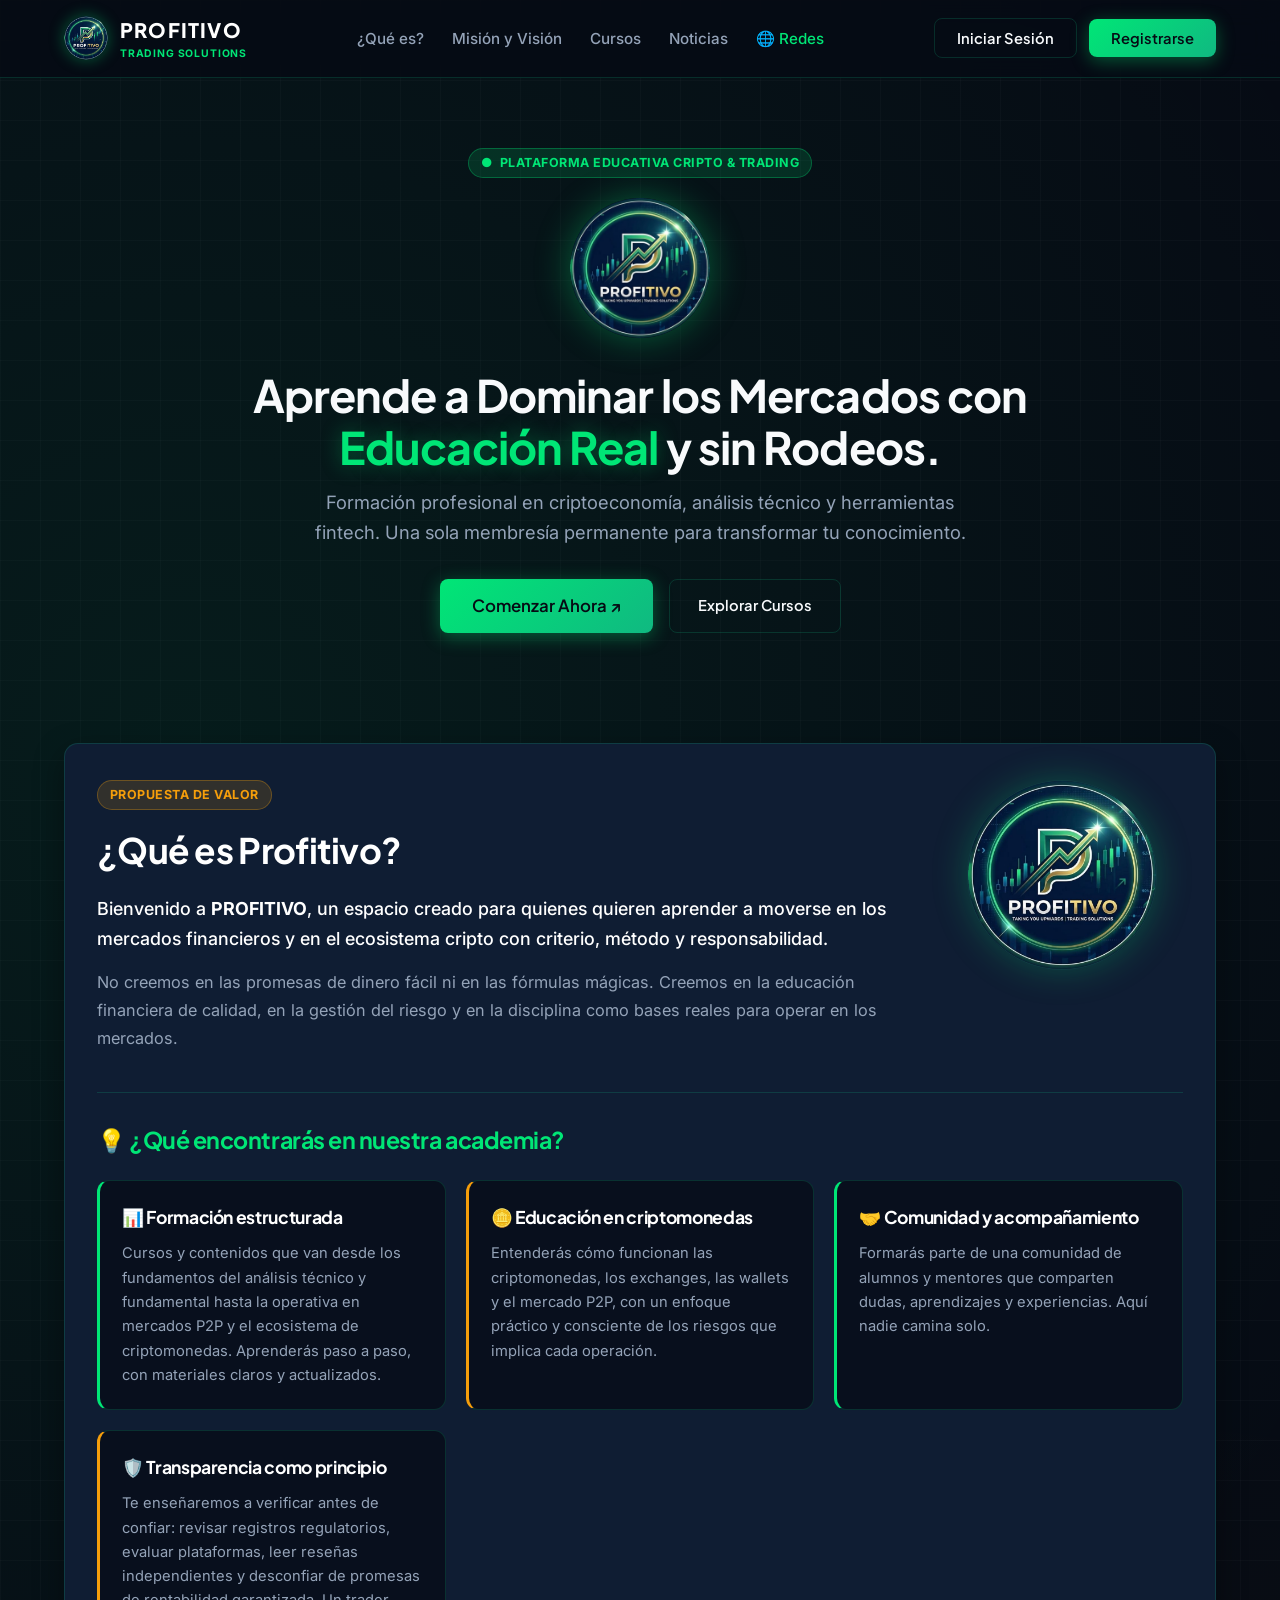
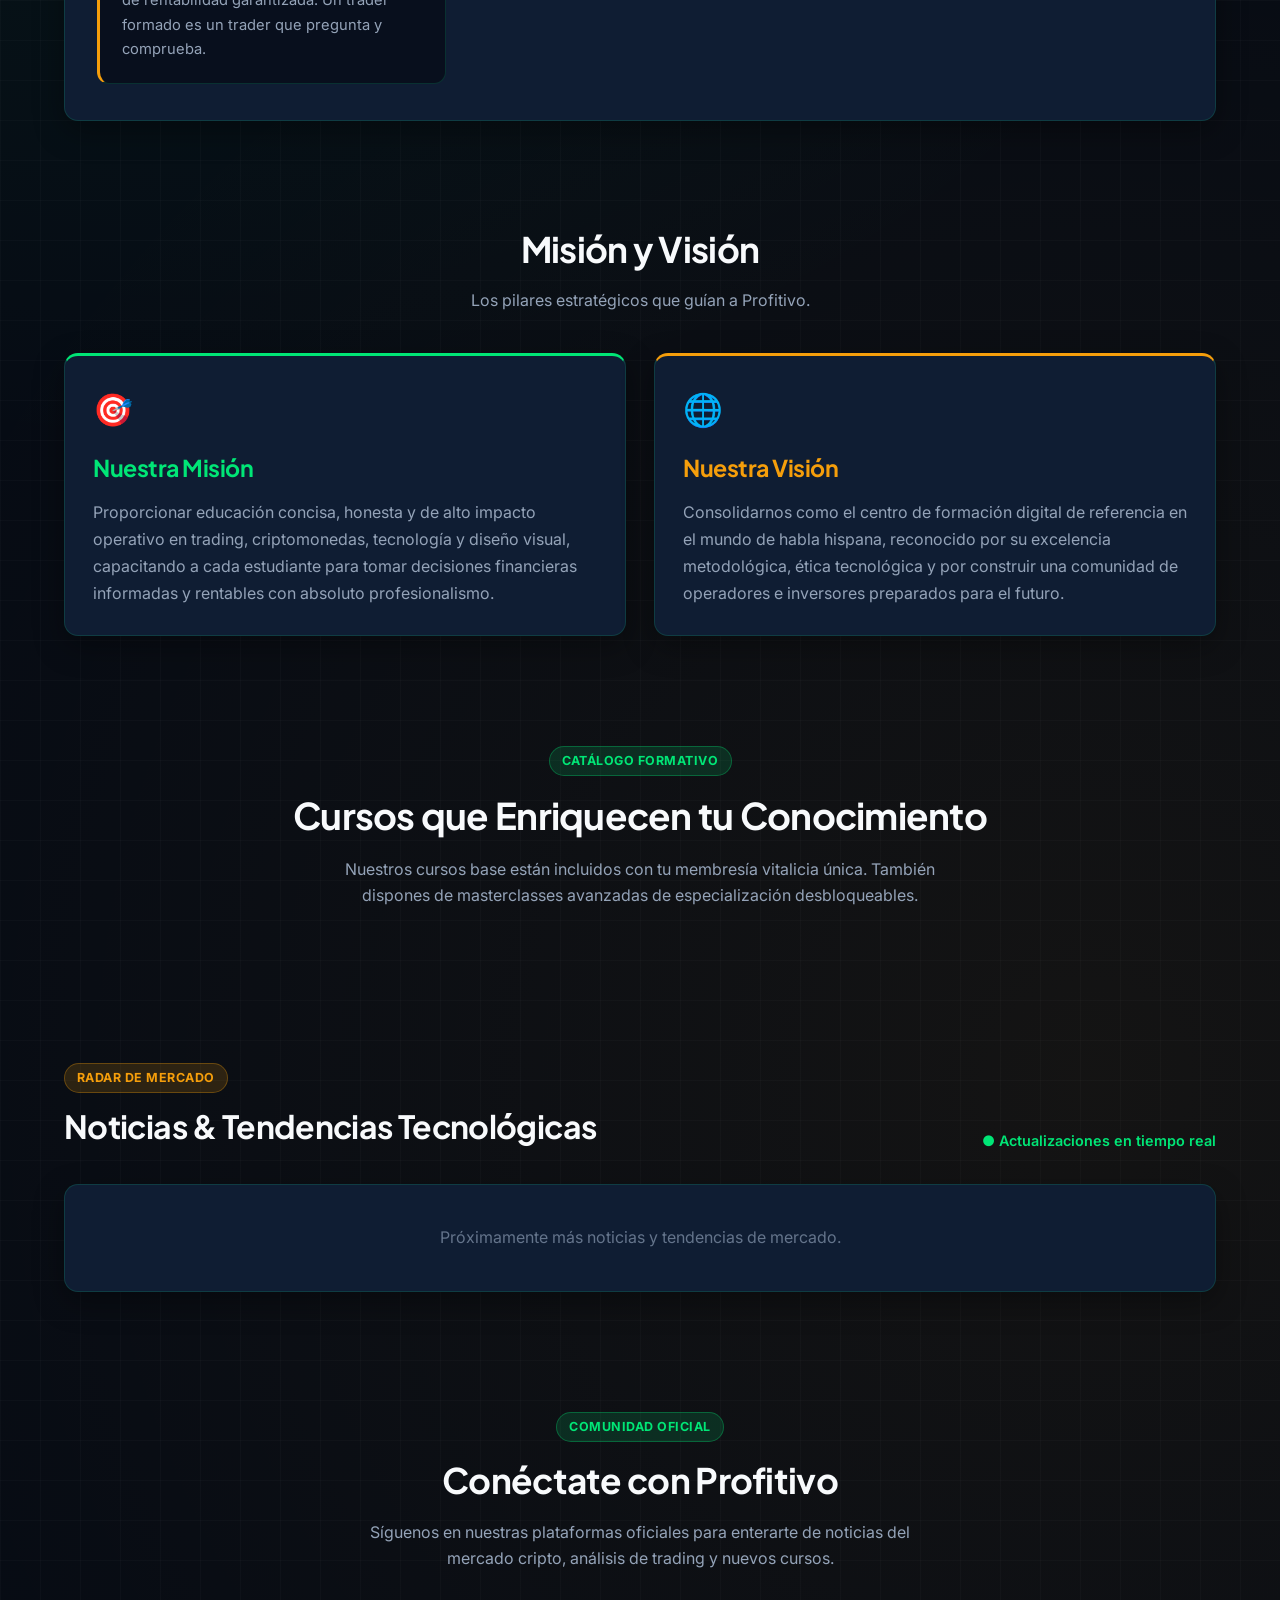
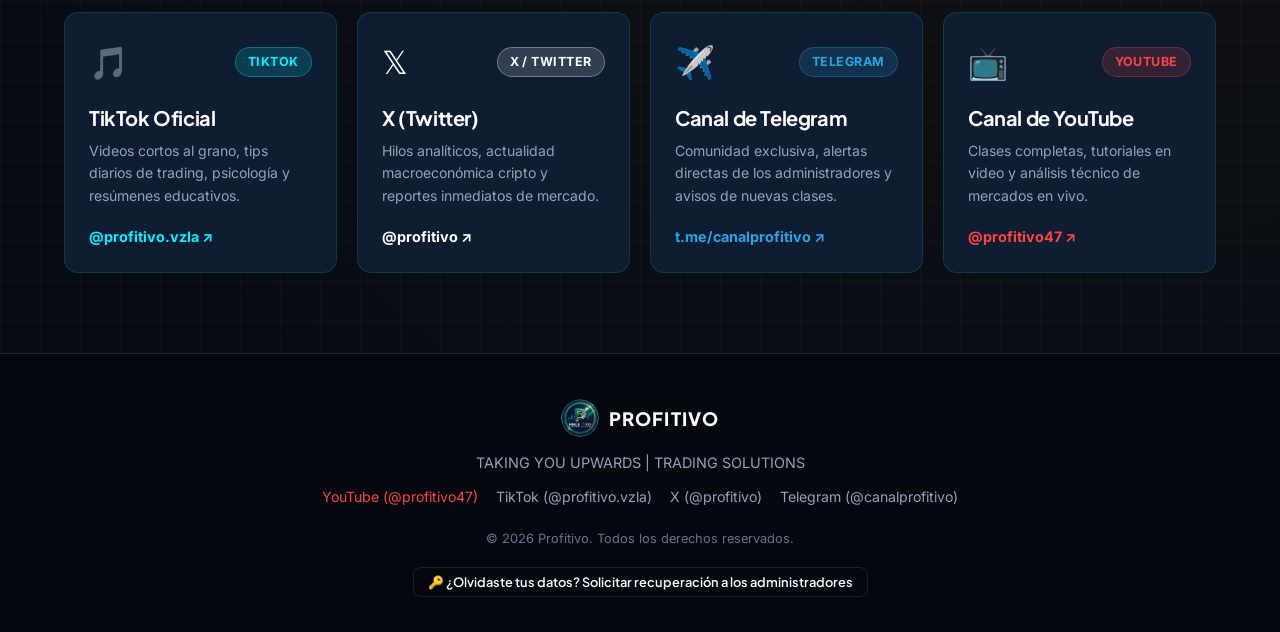
==== commit c8009473: "feat: multi-video lessons, presentation docs, custom que-es text and image 3 player layout" ====
--- a/web/index.html
+++ b/web/index.html
@@ -82,29 +82,57 @@
 
   <!-- Sección: ¿Qué es Profitivo? -->
   <section id="que-es" class="container" style="padding: 60px 24px;">
-    <div class="glass-card" style="display: grid; grid-template-columns: 1fr 1fr; gap: 40px; align-items: center;">
-      <div>
-        <span class="badge badge-gold" style="margin-bottom: 14px;">PROPUESTA DE VALOR</span>
-        <h2 style="font-size: 2.1rem; margin-bottom: 18px;">¿Qué es Profitivo?</h2>
-        <p style="color: var(--text-secondary); margin-bottom: 16px; font-size: 1.02rem;">
-          <strong>Profitivo</strong> es un ecosistema educativo tecnológico creado para quienes buscan resultados tangibles en el mundo de las finanzas digitales y la tecnología Web3.
-        </p>
-        <p style="color: var(--text-secondary); margin-bottom: 22px;">
-          Eliminamos todo el contenido de relleno (*zero-fluff*) para entregarte lecciones directas, prácticas y estructuradas por operadores experimentados. Con una <strong>membresía vitalicia única</strong> accedes a nuestro núcleo formativo para siempre.
-        </p>
-        <div style="display: flex; gap: 20px;">
-          <div style="border-left: 3px solid var(--green-neon); padding-left: 12px;">
-            <h4 style="color: #fff; font-size: 1.3rem;">100%</h4>
-            <span style="color: var(--text-muted); font-size: 0.85rem;">Práctico y directo</span>
-          </div>
-          <div style="border-left: 3px solid var(--gold-prestige); padding-left: 12px;">
-            <h4 style="color: #fff; font-size: 1.3rem;">Único Pago</h4>
-            <span style="color: var(--text-muted); font-size: 0.85rem;">Membresía Permanente</span>
-          </div>
-        </div>
-      </div>
-      <div style="text-align: center;">
-        <img src="logo.png" alt="Profitivo Platform" style="max-width: 320px; width: 100%; border-radius: 20px; box-shadow: 0 0 40px rgba(0, 230, 118, 0.2); border: 1px solid var(--border-subtle);">
+    <div class="glass-card" style="padding: 36px 32px;">
+      <div style="display: flex; justify-content: space-between; align-items: flex-start; flex-wrap: wrap; gap: 24px; margin-bottom: 24px;">
+        <div style="flex: 1; min-width: 300px; max-width: 820px;">
+          <span class="badge badge-gold" style="margin-bottom: 12px;">PROPUESTA DE VALOR</span>
+          <h2 style="font-size: 2.2rem; margin-bottom: 16px; color: #fff;">¿Qué es Profitivo?</h2>
+          <p style="color: #fff; font-size: 1.12rem; line-height: 1.65; margin-bottom: 16px; font-weight: 500;">
+            Bienvenido a <strong>PROFITIVO</strong>, un espacio creado para quienes quieren aprender a moverse en los mercados financieros y en el ecosistema cripto con criterio, método y responsabilidad.
+          </p>
+          <p style="color: var(--text-secondary); font-size: 1.02rem; line-height: 1.7; margin-bottom: 10px;">
+            No creemos en las promesas de dinero fácil ni en las fórmulas mágicas. Creemos en la educación financiera de calidad, en la gestión del riesgo y en la disciplina como bases reales para operar en los mercados.
+          </p>
+        </div>
+        <div style="text-align: center; margin: 0 auto; display: flex; align-items: center; justify-content: center;">
+          <img src="logo.png" alt="Profitivo Platform" style="max-width: 190px; width: 100%; border-radius: 50%; box-shadow: 0 0 35px rgba(0, 230, 118, 0.25); border: 1px solid var(--border-subtle);">
+        </div>
+      </div>
+
+      <div style="margin-top: 30px; border-top: 1px solid var(--border-subtle); padding-top: 28px;">
+        <h3 style="font-size: 1.45rem; color: var(--green-neon); margin-bottom: 22px; display: flex; align-items: center; gap: 8px;">
+          💡 ¿Qué encontrarás en nuestra academia?
+        </h3>
+
+        <div style="display: grid; grid-template-columns: repeat(auto-fit, minmax(280px, 1fr)); gap: 20px;">
+          <div style="background: rgba(6, 11, 20, 0.7); border: 1px solid var(--border-subtle); border-radius: 12px; padding: 22px; border-left: 3px solid var(--green-neon);">
+            <h4 style="font-size: 1.1rem; color: #fff; margin-bottom: 10px;">📊 Formación estructurada</h4>
+            <p style="color: var(--text-secondary); font-size: 0.92rem; line-height: 1.65; margin: 0;">
+              Cursos y contenidos que van desde los fundamentos del análisis técnico y fundamental hasta la operativa en mercados P2P y el ecosistema de criptomonedas. Aprenderás paso a paso, con materiales claros y actualizados.
+            </p>
+          </div>
+
+          <div style="background: rgba(6, 11, 20, 0.7); border: 1px solid var(--border-subtle); border-radius: 12px; padding: 22px; border-left: 3px solid var(--gold-prestige);">
+            <h4 style="font-size: 1.1rem; color: #fff; margin-bottom: 10px;">🪙 Educación en criptomonedas</h4>
+            <p style="color: var(--text-secondary); font-size: 0.92rem; line-height: 1.65; margin: 0;">
+              Entenderás cómo funcionan las criptomonedas, los exchanges, las wallets y el mercado P2P, con un enfoque práctico y consciente de los riesgos que implica cada operación.
+            </p>
+          </div>
+
+          <div style="background: rgba(6, 11, 20, 0.7); border: 1px solid var(--border-subtle); border-radius: 12px; padding: 22px; border-left: 3px solid var(--green-neon);">
+            <h4 style="font-size: 1.1rem; color: #fff; margin-bottom: 10px;">🤝 Comunidad y acompañamiento</h4>
+            <p style="color: var(--text-secondary); font-size: 0.92rem; line-height: 1.65; margin: 0;">
+              Formarás parte de una comunidad de alumnos y mentores que comparten dudas, aprendizajes y experiencias. Aquí nadie camina solo.
+            </p>
+          </div>
+
+          <div style="background: rgba(6, 11, 20, 0.7); border: 1px solid var(--border-subtle); border-radius: 12px; padding: 22px; border-left: 3px solid var(--gold-prestige);">
+            <h4 style="font-size: 1.1rem; color: #fff; margin-bottom: 10px;">🛡️ Transparencia como principio</h4>
+            <p style="color: var(--text-secondary); font-size: 0.92rem; line-height: 1.65; margin: 0;">
+              Te enseñaremos a verificar antes de confiar: revisar registros regulatorios, evaluar plataformas, leer reseñas independientes y desconfiar de promesas de rentabilidad garantizada. Un trader formado es un trader que pregunta y comprueba.
+            </p>
+          </div>
+        </div>
       </div>
     </div>
   </section>
